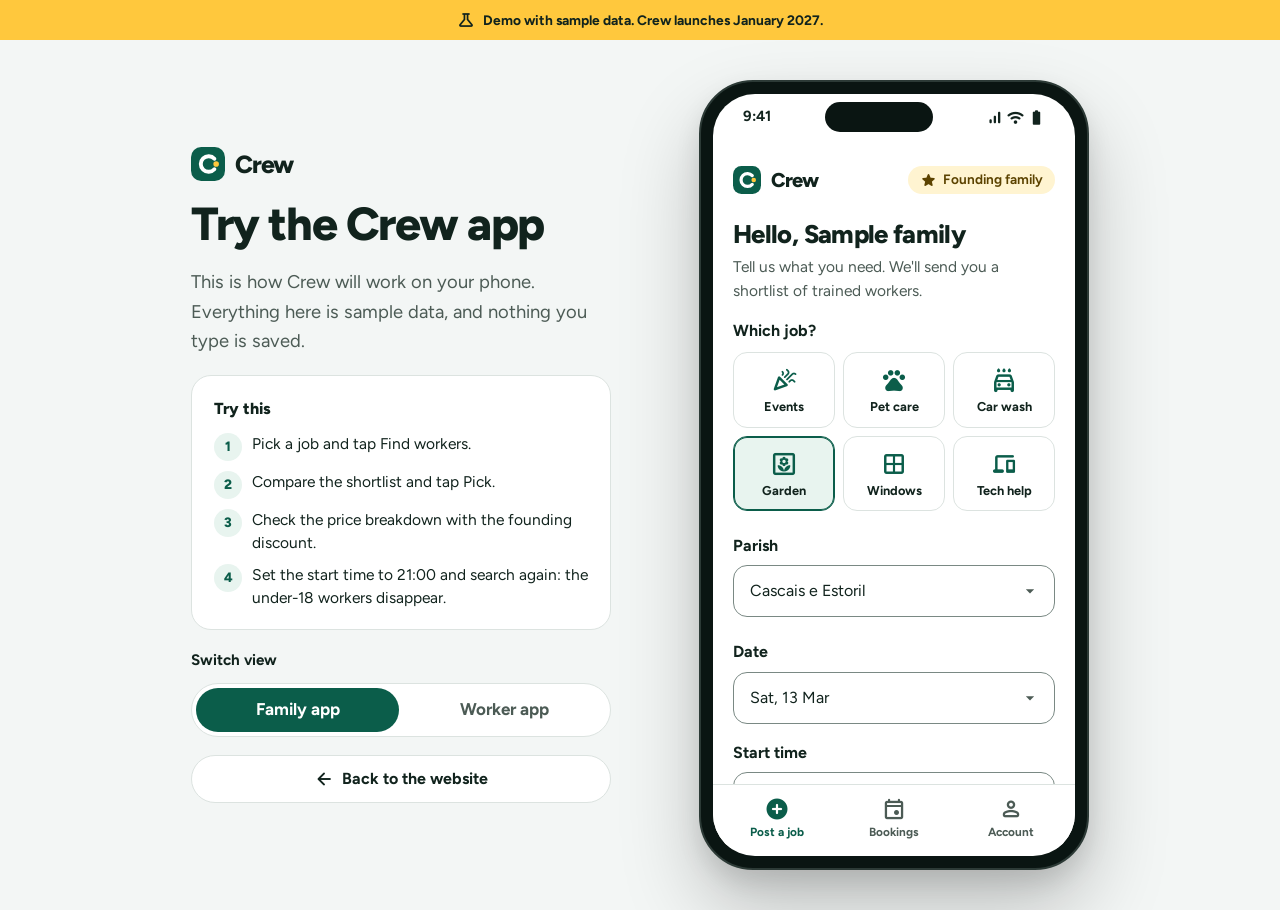
==== family.html @ e102be5e "Safety becomes a four-step journey; Skills gets a photo and a sample skills record Safety: 'From sig" ====
<!DOCTYPE html>
<html lang="en">
<head>
  <meta charset="UTF-8">
  <meta name="viewport" content="width=device-width, initial-scale=1, viewport-fit=cover">
  <title>App demo: family</title>
  <meta name="robots" content="noindex">
  <meta name="theme-color" content="#FFC83D">
  <link rel="preconnect" href="https://fonts.googleapis.com">
  <link rel="preconnect" href="https://fonts.gstatic.com" crossorigin>
  <link rel="stylesheet" href="https://fonts.googleapis.com/css2?family=Figtree:wght@400..800&display=swap">
  <link rel="stylesheet" href="https://fonts.googleapis.com/css2?family=Material+Symbols+Rounded:opsz,wght,FILL,GRAD@20..48,500..600,0..1,0&display=block">
  <link rel="stylesheet" href="styles.css?v=13">
</head>
<body class="app-page" data-title="meta.titleFamily" data-app="family">

  <a class="skip-link" href="#main" data-t="common.skip"></a>

  <div class="demo-banner" role="note">
    <span class="icon" aria-hidden="true">science</span>
    <span data-t="common.demoBanner"></span>
  </div>

  <div class="app-stage">
    <div class="stage-copy leave-demo">
      <a class="logo" href="index.html">
        <svg viewBox="0 0 40 40" aria-hidden="true"><rect width="40" height="40" rx="12" fill="#0B5D4A"/><path d="M27.5 13.8a9.2 9.2 0 1 0 0 12.4" fill="none" stroke="#fff" stroke-width="4.6" stroke-linecap="round"/><circle cx="29.6" cy="20" r="3.3" fill="#FFC83D"/></svg>
        <span class="logo-text" data-brand></span>
      </a>
      <h1 class="h2" data-t="demo.stageTitle"></h1>
      <p class="lead" data-t="demo.stageText"></p>
      <div class="try">
        <h2 class="try-title" data-t="demo.tryTitle"></h2>
        <ol class="try-list" data-list="demo.tryFamily">
          <template><li><span class="try-num" data-f="index" aria-hidden="true"></span><span data-f-self></span></li></template>
        </ol>
      </div>
      <div class="stage-switch">
        <p data-t="demo.switchLabel"></p>
        <nav data-t-aria-label="demo.switchLabel">
          <a href="family.html?v=13" aria-current="page" data-t="demo.familyView"></a>
          <a href="worker.html?v=13" data-t="demo.workerView"></a>
        </nav>
      </div>
      <a class="btn btn-outline" href="index.html">
        <span class="icon" aria-hidden="true">arrow_back</span>
        <span data-t="common.backToSite"></span>
      </a>
    </div>

    <div class="phone">
      <div class="phone-screen">
        <div class="status-bar" aria-hidden="true">
          <span data-t="demo.statusTime"></span>
          <span class="notch"></span>
          <span class="sys"><span class="icon">signal_cellular_alt</span><span class="icon">wifi</span><span class="icon">battery_full</span></span>
        </div>

        <main id="main" class="app-body" tabindex="-1" data-app-body>

          <!-- Post a job -->
          <section class="screen" data-screen="post" data-tab="post">
            <div class="app-top">
              <a class="logo" href="index.html" data-keep-embed>
                <svg viewBox="0 0 40 40" aria-hidden="true"><rect width="40" height="40" rx="12" fill="#0B5D4A"/><path d="M27.5 13.8a9.2 9.2 0 1 0 0 12.4" fill="none" stroke="#fff" stroke-width="4.6" stroke-linecap="round"/><circle cx="29.6" cy="20" r="3.3" fill="#FFC83D"/></svg>
                <span class="logo-text" data-brand></span>
              </a>
              <span class="pill pill-sun"><span class="icon icon-fill" aria-hidden="true">star</span><span data-t="demo.family.founding"></span></span>
            </div>
            <div class="screen-head">
              <h2 class="app-title" tabindex="-1" data-focus data-hello></h2>
              <p class="app-sub" data-t="demo.family.postIntro"></p>
            </div>

            <form id="post-job" class="form-fields" novalidate>
              <fieldset class="field" data-rule="one">
                <legend data-t="demo.family.job"></legend>
                <div class="job-tiles" data-job-tiles></div>
                <p class="field-error"></p>
              </fieldset>
              <div class="field" data-rule="required">
                <label class="label" for="p-parish" data-t="demo.family.parish"></label>
                <select class="select" id="p-parish" name="parish" data-options="forms.parishes" data-placeholder="forms.parishPlaceholder"></select>
                <p class="field-error"></p>
              </div>
              <div class="field-row">
                <div class="field" data-rule="required">
                  <label class="label" for="p-date" data-t="demo.family.date"></label>
                  <select class="select" id="p-date" name="date"></select>
                  <p class="field-error"></p>
                </div>
                <div class="field" data-rule="required">
                  <label class="label" for="p-time" data-t="demo.family.time"></label>
                  <select class="select" id="p-time" name="time"></select>
                  <p class="field-error"></p>
                </div>
              </div>
              <div class="field">
                <span class="label" id="p-hours-label" data-t="demo.family.hours"></span>
                <div class="stepper" role="group" aria-labelledby="p-hours-label">
                  <button type="button" data-step="-1" aria-label="−"><span class="icon" aria-hidden="true">remove</span></button>
                  <output id="p-hours-out" aria-live="polite"></output>
                  <button type="button" data-step="1" aria-label="+"><span class="icon" aria-hidden="true">add</span></button>
                </div>
                <input type="hidden" name="hours" id="p-hours" value="2">
              </div>
              <div class="field">
                <label class="label" for="p-notes" data-t="demo.family.notes"></label>
                <textarea class="textarea" id="p-notes" name="notes" rows="2"></textarea>
              </div>
              <button class="btn btn-primary btn-lg btn-block" type="submit">
                <span class="icon" aria-hidden="true">search</span>
                <span data-t="demo.family.submit"></span>
              </button>
            </form>
          </section>

          <!-- Shortlist -->
          <section class="screen" data-screen="shortlist" data-tab="post" hidden>
            <div class="app-top">
              <button class="icon-btn" type="button" data-go="post" data-back data-t-aria-label="demo.back"><span class="icon" aria-hidden="true">arrow_back</span></button>
            </div>
            <div class="screen-head">
              <h2 class="app-title" tabindex="-1" data-focus data-t="demo.family.shortlistTitle"></h2>
              <p class="app-sub" data-shortlist-intro></p>
            </div>
            <p class="notice notice-info" data-late-note hidden>
              <span class="icon" aria-hidden="true">bedtime</span>
              <span data-t="demo.family.lateNote"></span>
            </p>
            <div class="stack" data-shortlist></div>
          </section>

          <!-- Confirmation -->
          <section class="screen" data-screen="confirm" data-tab="post" hidden>
            <div class="app-top">
              <button class="icon-btn" type="button" data-go="shortlist" data-back data-t-aria-label="demo.back"><span class="icon" aria-hidden="true">arrow_back</span></button>
            </div>
            <div class="screen-head">
              <span class="success-mark"><span class="icon icon-fill" aria-hidden="true">check_circle</span></span>
              <h2 class="app-title" tabindex="-1" data-focus data-t="demo.family.confirmTitle"></h2>
              <p class="app-sub" data-confirm-intro></p>
            </div>
            <div class="app-card mist">
              <dl class="summary-list">
                <dt data-t="demo.family.summaryJob"></dt><dd data-sum-job></dd>
                <dt data-t="demo.family.summaryWhen"></dt><dd data-sum-when></dd>
                <dt data-t="demo.family.summaryWhere"></dt><dd data-sum-where></dd>
              </dl>
            </div>
            <div class="app-card app-receipt">
              <p class="receipt-row"><span data-rate-line></span><span class="num" data-rate-value></span></p>
              <p class="receipt-row is-struck"><span data-t="demo.family.feeLine"></span><del class="num" data-fee-value></del></p>
              <p class="receipt-row"><span data-t="demo.family.foundingLine"></span><span class="num" data-founding-value></span></p>
              <p class="receipt-row is-total"><span data-t="demo.family.total"></span><span class="num" data-total-value></span></p>
            </div>
            <p class="note-row"><span class="icon" aria-hidden="true">verified_user</span><span data-t="demo.family.insured"></span></p>
            <p class="note-row"><span class="icon" aria-hidden="true">payments</span><span data-worker-keeps></span></p>
            <p class="note-row"><span class="icon" aria-hidden="true">star</span><span data-t="demo.family.foundingNote"></span></p>
            <button class="btn btn-primary btn-lg btn-block" type="button" data-go="bookings" data-t="demo.family.done"></button>
            <button class="btn btn-outline btn-block" type="button" data-go="shortlist" data-back data-t="demo.family.changeWorker"></button>
          </section>

          <!-- Bookings -->
          <section class="screen" data-screen="bookings" data-tab="bookings" hidden>
            <div class="app-top"><h2 class="app-title" tabindex="-1" data-focus data-t="demo.family.bookingsTitle"></h2></div>
            <div data-bookings></div>
          </section>

          <!-- Account -->
          <section class="screen" data-screen="account" data-tab="account" hidden>
            <div class="app-top"><h2 class="app-title" tabindex="-1" data-focus data-t="demo.family.accountTitle"></h2></div>
            <div class="app-card">
              <div class="worker-top">
                <span class="avatar" aria-hidden="true" data-family-avatar><span class="icon">home</span></span>
                <div><p class="worker-name" data-family-name></p><p class="app-sub" data-family-parish></p></div>
              </div>
            </div>
            <div class="app-card mist">
              <h3><span class="pill pill-sun"><span class="icon icon-fill" aria-hidden="true">star</span><span data-t="demo.family.founding"></span></span></h3>
              <p class="app-sub" data-t="demo.family.foundingText"></p>
            </div>
            <a class="btn btn-outline btn-block" href="worker.html?v=13" data-keep-embed>
              <span class="icon" aria-hidden="true">swap_horiz</span><span data-t="demo.family.switchToWorker"></span>
            </a>
            <a class="btn btn-ghost btn-block" href="login.html?v=13" data-keep-embed>
              <span class="icon" aria-hidden="true">logout</span><span data-t="demo.logout"></span>
            </a>
          </section>
        </main>

        <nav class="tabbar" data-tabbar data-t-aria-label="demo.tabsLabel">
          <button type="button" data-go="post" data-tab-btn="post"><span class="icon" aria-hidden="true">add_circle</span><span data-t="demo.family.tabHome"></span></button>
          <button type="button" data-go="bookings" data-tab-btn="bookings"><span class="icon" aria-hidden="true">event</span><span data-t="demo.family.tabBookings"></span></button>
          <button type="button" data-go="account" data-tab-btn="account"><span class="icon" aria-hidden="true">person</span><span data-t="demo.family.tabAccount"></span></button>
        </nav>
      </div>
    </div>
  </div>

  <script src="config.js?v=13"></script>
  <script src="demo-data.js?v=13"></script>
  <script src="script.js?v=13"></script>
</body>
</html>
---- styles.css ----
/* =====================================================================
   Crew design system
   Clean, trust-first services look. One deep green for brand and
   actions, sunflower only for badges and levels, Figtree throughout.
   All text/background pairs checked for WCAG AA.
   ===================================================================== */
:root {
  --green-950: #062B22;
  --green-900: #08392D;
  --green-700: #0B5D4A;
  --green-600: #0E7258;
  --green-100: #D5EDE3;
  --green-50: #E8F4EF;
  --sun: #FFC83D;
  --sun-50: #FFF4D1;
  --sun-ink: #5C4300;
  --ink: #11231D;
  --muted: #4C5B55;
  --placeholder: #5E6D68;
  --line: #DCE3E0;
  --field-line: #7A8984;
  --mist: #F3F6F5;
  --white: #FFFFFF;
  --on-dark-muted: #B9E3D2;
  --error: #B42318;
  --error-50: #FDECEA;

  --font: "Figtree", system-ui, -apple-system, "Segoe UI", sans-serif;

  --r-sm: 10px;
  --r-md: 14px;
  --r-lg: 20px;
  --r-xl: 28px;
  --r-pill: 999px;

  --shadow-sm: 0 1px 2px rgba(0, 0, 0, 0.06), 0 2px 8px rgba(0, 0, 0, 0.06);
  --shadow-md: 0 4px 10px rgba(0, 0, 0, 0.06), 0 14px 32px rgba(0, 0, 0, 0.10);
  --shadow-lg: 0 10px 24px rgba(0, 0, 0, 0.10), 0 30px 60px rgba(0, 0, 0, 0.16);

  --gutter: 20px;
  --section: 72px;
  --ease-out: cubic-bezier(0.16, 1, 0.3, 1);
  --pop: cubic-bezier(0.34, 1.56, 0.64, 1);
}
@media (min-width: 768px) { :root { --gutter: 32px; --section: 104px; } }

/* ---------- Base ---------- */
*, *::before, *::after { box-sizing: border-box; }
html { -webkit-text-size-adjust: 100%; scroll-behavior: smooth; scroll-padding-top: 84px; scrollbar-color: #A9B8B2 transparent; }
@media (prefers-reduced-motion: reduce) {
  html { scroll-behavior: auto; }
  *, *::before, *::after { animation-duration: 1ms !important; transition-duration: 1ms !important; }
}
body {
  margin: 0; background: var(--white); color: var(--ink);
  font-family: var(--font); font-size: 17px; line-height: 1.6;
  -webkit-font-smoothing: antialiased; text-rendering: optimizeLegibility;
  overflow-x: hidden; caret-color: var(--green-700);
}
h1, h2, h3, h4, p, ul, ol, dl, dd, figure { margin: 0; }
ul, ol { padding: 0; list-style: none; }
img, svg, iframe { display: block; max-width: 100%; }
a { color: var(--green-700); text-underline-offset: 3px; text-decoration-thickness: 1.5px; }
button, input, select, textarea { font: inherit; color: inherit; }
[hidden] { display: none !important; }
::selection { background: var(--green-100); color: var(--green-950); }
:focus-visible { outline: 3px solid var(--green-600); outline-offset: 3px; border-radius: 6px; }
.on-dark :focus-visible { outline-color: var(--sun); }

.sr-only {
  position: absolute; width: 1px; height: 1px; padding: 0; margin: -1px;
  overflow: hidden; clip: rect(0 0 0 0); white-space: nowrap; border: 0;
}
.skip-link {
  position: absolute; left: 16px; top: -100px; z-index: 300;
  background: var(--green-900); color: var(--white); padding: 12px 18px;
  border-radius: var(--r-md); font-weight: 700; text-decoration: none;
}
.skip-link:focus { top: 12px; }

.icon {
  font-family: "Material Symbols Rounded"; font-weight: normal; font-style: normal;
  font-size: 22px; line-height: 1; display: inline-block; width: 1em; height: 1em;
  overflow: hidden; white-space: nowrap; direction: ltr; letter-spacing: normal;
  text-transform: none; word-wrap: normal; flex-shrink: 0;
  font-feature-settings: "liga"; -webkit-font-feature-settings: "liga";
  font-variation-settings: "FILL" 0, "wght" 500, "GRAD" 0, "opsz" 24;
}
.icon-fill { font-variation-settings: "FILL" 1, "wght" 500, "GRAD" 0, "opsz" 24; }
.num { font-variant-numeric: tabular-nums; }

/* ---------- Type ---------- */
.display {
  font-size: clamp(2.35rem, 1.5rem + 3.4vw, 3.9rem); line-height: 1.04;
  font-weight: 800; letter-spacing: -0.035em; text-wrap: balance;
}
.h2 {
  font-size: clamp(1.9rem, 1.4rem + 1.9vw, 2.9rem); line-height: 1.1;
  font-weight: 800; letter-spacing: -0.03em; text-wrap: balance;
}
.h3 { font-size: 1.4rem; line-height: 1.25; font-weight: 750; letter-spacing: -0.015em; }
.lead { font-size: 1.15rem; line-height: 1.6; color: var(--muted); text-wrap: pretty; }
.muted { color: var(--muted); }
.small { font-size: 0.93rem; line-height: 1.5; }

/* ---------- Layout ---------- */
.container { width: 100%; max-width: 1200px; margin: 0 auto; padding: 0 var(--gutter); }
.section { padding: var(--section) 0; }
.section-mist { background: var(--mist); }
.section-head { max-width: 46rem; margin-bottom: 40px; display: grid; gap: 14px; }
.section-head.flush { margin-bottom: 0; }
.section-head.center { margin-left: auto; margin-right: auto; text-align: center; }

/* ---------- Buttons and controls ---------- */
.btn {
  display: inline-flex; align-items: center; justify-content: center; gap: 8px;
  min-height: 48px; padding: 12px 24px; border-radius: var(--r-pill);
  border: 1.5px solid transparent; font-weight: 700; font-size: 1rem; line-height: 1.2;
  text-decoration: none; text-align: center; cursor: pointer; touch-action: manipulation;
  transition: background-color 180ms var(--ease-out), border-color 180ms var(--ease-out),
              color 180ms var(--ease-out), transform 180ms var(--ease-out);
}
.btn:active { transform: translateY(1px) scale(0.99); }
.btn .icon { font-size: 20px; }
.btn-primary { background: var(--green-700); color: var(--white); box-shadow: 0 2px 6px rgba(0, 0, 0, 0.14); }
.btn-primary:hover { background: var(--green-600); }
.btn-dark { background: var(--green-900); color: var(--white); }
.btn-dark:hover { background: var(--green-950); }
.btn-outline { background: var(--white); color: var(--ink); border-color: var(--line); }
.btn-outline:hover { border-color: var(--field-line); background: var(--mist); }
.btn-sun { background: var(--sun); color: var(--ink); }
.btn-sun:hover { background: #FFD666; }
.btn-ghost { background: transparent; color: var(--green-700); padding-left: 12px; padding-right: 12px; }
.btn-ghost:hover { background: var(--green-50); }
.btn-block { width: 100%; }
.btn-lg { min-height: 56px; font-size: 1.05rem; padding: 14px 28px; }
.btn[disabled] { opacity: 0.45; cursor: not-allowed; transform: none; }

.pill {
  display: inline-flex; align-items: center; gap: 6px; padding: 5px 12px;
  border-radius: var(--r-pill); font-size: 0.85rem; font-weight: 650; line-height: 1.3;
}
.pill .icon { font-size: 17px; }
.pill-green { background: var(--green-50); color: var(--green-700); }
.pill-sun { background: var(--sun-50); color: var(--sun-ink); }
.pill-mist { background: var(--mist); color: var(--muted); }

/* Segmented control */
.segmented {
  display: grid; grid-auto-columns: 1fr; grid-auto-flow: column; gap: 4px;
  padding: 4px; background: var(--mist); border-radius: var(--r-pill);
}
.segmented button {
  min-height: 44px; border: 0; background: transparent; border-radius: var(--r-pill);
  font-weight: 700; font-size: 0.97rem; color: var(--muted); cursor: pointer; width: 100%;
  display: flex; justify-content: center; align-items: center; gap: 6px; padding: 8px 14px;
  transition: background-color 200ms var(--ease-out), color 200ms var(--ease-out), box-shadow 200ms var(--ease-out);
}
.segmented button[aria-selected="true"] { background: var(--white); color: var(--green-700); box-shadow: var(--shadow-sm); }
.segmented label { position: relative; display: flex; }
.segmented input { position: absolute; opacity: 0; width: 1px; height: 1px; pointer-events: none; }
.segmented label span {
  flex: 1; display: flex; align-items: center; justify-content: center; min-height: 44px;
  border-radius: var(--r-pill); font-weight: 700; color: var(--muted); cursor: pointer; padding: 8px 14px;
  transition: background-color 200ms var(--ease-out), color 200ms var(--ease-out), box-shadow 200ms var(--ease-out);
}
.segmented input:checked + span { background: var(--white); color: var(--green-700); box-shadow: var(--shadow-sm); }
.segmented input:focus-visible + span { outline: 3px solid var(--green-600); outline-offset: 2px; }

/* ---------- Logo ---------- */
.logo { display: inline-flex; align-items: center; gap: 10px; color: var(--ink); text-decoration: none; border-radius: 10px; }
.logo svg { width: 34px; height: 34px; flex-shrink: 0; }
.logo-text { font-size: 1.55rem; font-weight: 800; letter-spacing: -0.04em; line-height: 1; }
.on-dark .logo { color: var(--white); }

/* ---------- Site header ---------- */
.site-header {
  position: sticky; top: 0; z-index: 50; background: rgba(255, 255, 255, 0.95);
  border-bottom: 1px solid transparent; transition: border-color 200ms, box-shadow 200ms;
}
.site-header.is-scrolled { border-bottom-color: var(--line); box-shadow: 0 6px 20px rgba(0, 0, 0, 0.06); }
.header-inner { display: flex; align-items: center; justify-content: space-between; gap: 16px; min-height: 72px; }
.site-nav { display: none; }
.site-nav ul { display: flex; gap: 4px; }
.site-nav a {
  display: inline-flex; padding: 10px 14px; border-radius: var(--r-pill);
  color: var(--ink); text-decoration: none; font-weight: 600; font-size: 0.97rem;
  transition: background-color 160ms;
}
.site-nav a:hover { background: var(--mist); }
.header-actions { display: flex; align-items: center; gap: 6px; }
.header-demo { display: none; }
@media (min-width: 640px) { .header-demo { display: inline-flex; } }
@media (min-width: 1080px) { .site-nav { display: block; } }

/* ---------- Hero ---------- */
.hero { padding: 24px 0 0; }
.hero-grid { display: grid; grid-template-columns: minmax(0, 1fr); gap: 40px; align-items: center; }
.hero-copy { display: grid; gap: 22px; align-content: start; }
.hero-copy .lead { max-width: 34rem; }

.starter {
  background: var(--white); border: 1px solid var(--line); border-radius: var(--r-lg);
  box-shadow: var(--shadow-md); padding: 8px 8px 22px; display: grid; gap: 16px; max-width: 540px;
}
.starter-body { display: grid; gap: 14px; padding: 4px 14px 0; }
.starter-line { font-weight: 650; font-size: 1.05rem; line-height: 1.45; }
.starter-fields { display: grid; grid-template-columns: minmax(0, 1fr); gap: 12px; }
.starter-meta { padding: 0 14px; display: flex; align-items: center; gap: 8px; color: var(--muted); font-size: 0.93rem; }
.starter-meta .icon { color: var(--green-700); font-size: 20px; }

.hero-media { position: relative; padding-bottom: 34px; }
.hero-photo {
  width: 100%; height: auto; aspect-ratio: 4 / 3.3; object-fit: cover; object-position: 50% 62%;
  border-radius: var(--r-xl); background: var(--green-50);
}
.float-card {
  position: absolute; display: flex; align-items: center; gap: 12px;
  background: var(--white); border-radius: var(--r-md); box-shadow: var(--shadow-lg);
  padding: 12px 16px 12px 12px; max-width: 280px; animation: float-in 700ms var(--ease-out) both;
}
.float-card strong { display: block; font-size: 0.95rem; line-height: 1.3; }
.float-card .small { color: var(--muted); display: block; font-size: 0.85rem; line-height: 1.35; }
.float-card.one { left: 12px; top: 14px; animation-delay: 250ms; }
.float-card.two { right: 12px; bottom: 44px; animation-delay: 480ms; }
.avatar-stack { display: flex; flex-shrink: 0; }
.avatar-stack span {
  width: 34px; height: 34px; border-radius: 50%; border: 2px solid var(--white);
  display: grid; place-items: center; font-weight: 800; font-size: 0.85rem;
  background: var(--green-50); color: var(--green-700); margin-left: -9px;
}
.avatar-stack span:first-child { margin-left: 0; }
.avatar-stack img { width: 100%; height: 100%; border-radius: 50%; object-fit: cover; display: block; }
.avatar { overflow: hidden; }
.avatar img { width: 100%; height: 100%; object-fit: cover; display: block; }
.medal-sm { width: 42px; height: 42px; padding: 9px; border-radius: 50%; display: grid; place-items: center; background: var(--sun); color: var(--ink); flex-shrink: 0; }
.preview-label { position: absolute; left: 0; right: 0; bottom: 0; text-align: center; font-size: 0.82rem; color: var(--muted); }
@keyframes float-in { from { transform: translateY(16px); } to { transform: none; } }

.trust {
  margin-top: 40px; border-top: 1px solid var(--line); border-bottom: 1px solid var(--line);
  display: grid; grid-template-columns: repeat(2, minmax(0, 1fr)); column-gap: 16px;
}
.trust li { display: flex; align-items: center; gap: 10px; padding: 18px 0; font-weight: 650; font-size: 0.95rem; line-height: 1.35; }
.trust .icon { color: var(--green-700); font-size: 26px; }

@media (min-width: 900px) {
  .hero { padding-top: 48px; }
  .hero-grid { grid-template-columns: minmax(0, 1.02fr) minmax(0, 1fr); gap: 56px; }
  .starter-fields.two { grid-template-columns: 1fr 1fr; }
  .hero-photo { aspect-ratio: 1 / 1.06; max-height: min(600px, calc(100vh - 160px)); }
  .float-card.one { left: -32px; top: 48px; }
  .float-card.two { right: -20px; bottom: 96px; }
  .trust { grid-template-columns: repeat(4, minmax(0, 1fr)); margin-top: 56px; column-gap: 24px; }
  .trust li { padding: 24px 0; }
}

/* ---------- How it works ---------- */
.how-grid { display: grid; grid-template-columns: minmax(0, 1fr); gap: 48px; align-items: start; }
.how-steps { display: grid; gap: 24px; }
.how-steps .segmented { max-width: 380px; }
.how-cta { margin-top: 20px; display: flex; flex-wrap: wrap; gap: 12px; align-items: center; }

.demo-panel {
  background: var(--green-900); color: var(--white); border-radius: var(--r-xl);
  padding: 28px 24px; display: grid; gap: 22px; justify-items: center; position: relative; overflow: hidden;
}
.demo-panel::before {
  content: ""; position: absolute; width: 520px; height: 520px; border-radius: 50%;
  background: var(--green-700); opacity: 0.5; top: -280px; right: -240px;
}
.demo-panel > * { position: relative; }
.demo-panel-head { text-align: center; display: grid; gap: 4px; }
.demo-panel-head p { color: var(--on-dark-muted); font-size: 0.97rem; }
.device {
  width: 344px; max-width: 100%; height: 660px; padding: 10px; border-radius: 48px;
  background: #0A1512; border: 1.5px solid #2C3A36; box-shadow: 0 30px 60px rgba(0, 0, 0, 0.35);
}
.device iframe { width: 100%; height: 100%; border: 0; border-radius: 39px; background: var(--white); }
.device-fallback { display: none; }
@media (max-width: 899px) { .device { display: none; } .device-fallback { display: inline-flex; } }
@media (min-width: 900px) {
  .how-grid { grid-template-columns: minmax(0, 1fr) minmax(0, 460px); gap: 64px; }
  .demo-panel { padding: 32px 40px 40px; }
}

/* ---------- Jobs ---------- */
.job-grid { display: grid; grid-template-columns: minmax(0, 1fr); gap: 20px; }
.job-card { background: var(--white); border-radius: var(--r-lg); overflow: hidden; border: 1px solid var(--line); display: flex; flex-direction: column; }
.job-card img { width: 100%; height: auto; aspect-ratio: 3 / 2; object-fit: cover; background: var(--green-50); }
.job-card-body { padding: 18px 20px 22px; display: grid; gap: 6px; }
.job-card h3 { display: flex; align-items: center; gap: 8px; font-size: 1.12rem; font-weight: 750; line-height: 1.3; }
.job-card h3 .icon { color: var(--green-700); }
.job-card p { color: var(--muted); font-size: 0.98rem; }
.job-note { display: flex; align-items: center; gap: 10px; margin-top: 28px; color: var(--muted); }
.job-note .icon { color: var(--green-700); }
@media (min-width: 600px) { .job-grid { grid-template-columns: repeat(2, minmax(0, 1fr)); } }
@media (min-width: 1000px) { .job-grid { grid-template-columns: repeat(3, minmax(0, 1fr)); gap: 24px; } }

/* ---------- Safety (dark band) ---------- */
.safety { background: var(--green-900); color: var(--white); }
.safety-grid { display: grid; grid-template-columns: minmax(0, 1fr); gap: 36px; }
.safety .lead { color: var(--on-dark-muted); }
.safety-head { display: grid; gap: 16px; align-content: start; }
.safety-list { display: grid; grid-template-columns: minmax(0, 1fr); }
.safety-list li { display: grid; grid-template-columns: 48px minmax(0, 1fr); gap: 16px; padding: 20px 0; border-top: 1px solid rgba(185, 227, 210, 0.22); }
.safety-list .ico { width: 48px; height: 48px; border-radius: 14px; display: grid; place-items: center; background: rgba(255, 255, 255, 0.08); color: var(--sun); }
.safety-list h3 { font-size: 1.08rem; font-weight: 750; line-height: 1.35; }
.safety-list p { color: var(--on-dark-muted); font-size: 0.98rem; margin-top: 2px; }
@media (min-width: 900px) {
  .safety-grid { grid-template-columns: minmax(0, 0.8fr) minmax(0, 1.2fr); gap: 72px; }
  .safety-list { grid-template-columns: 1fr 1fr; column-gap: 40px; }
}

/* ---------- Skills ---------- */
.skills-grid { display: grid; grid-template-columns: minmax(0, 1fr); gap: 44px; align-items: center; }
.skills-copy { display: grid; gap: 16px; }
.survey-quote { margin-top: 12px; padding: 24px; border-radius: var(--r-lg); background: var(--sun-50); display: grid; gap: 8px; }
.survey-quote .lead-in { font-weight: 700; color: var(--sun-ink); }
.survey-quote p.q { font-size: 1.18rem; line-height: 1.5; font-weight: 600; }
.survey-quote strong { font-size: 1.45rem; font-weight: 800; letter-spacing: -0.02em; }
.record-card { background: var(--white); border: 1px solid var(--line); border-radius: var(--r-xl); box-shadow: var(--shadow-md); padding: 26px; display: grid; gap: 26px; }
.record-card h3 { font-size: 0.95rem; font-weight: 700; color: var(--muted); margin-bottom: 14px; }
.badge-row { display: grid; grid-template-columns: repeat(3, minmax(0, 1fr)); gap: 18px 10px; }
.badge-row li { display: grid; justify-items: center; gap: 8px; text-align: center; font-size: 0.86rem; font-weight: 650; line-height: 1.3; }
.medal { width: 58px; height: 58px; border-radius: 50%; display: grid; place-items: center; background: var(--sun); color: var(--ink); box-shadow: 0 0 0 5px var(--sun-50); }
.medal .icon { font-size: 28px; }
.level-track { display: grid; gap: 10px; }
.level-track li { display: grid; grid-template-columns: 40px minmax(0, 1fr); gap: 14px; align-items: start; padding: 14px; border-radius: var(--r-md); background: var(--mist); }
.level-track .lvl { width: 40px; height: 40px; border-radius: var(--r-sm); display: grid; place-items: center; background: var(--green-700); color: var(--white); font-weight: 800; }
.level-track h4 { font-size: 1.05rem; font-weight: 800; line-height: 1.3; }
.level-track p { font-size: 0.95rem; color: var(--muted); line-height: 1.45; }
.level-track p b { color: var(--ink); font-weight: 700; }
@media (min-width: 640px) { .badge-row { grid-template-columns: repeat(6, minmax(0, 1fr)); } }
@media (min-width: 1000px) { .skills-grid { grid-template-columns: minmax(0, 0.9fr) minmax(0, 1.1fr); gap: 72px; } }

/* ---------- Pricing ---------- */
.pricing-grid { display: grid; grid-template-columns: minmax(0, 1fr); gap: 24px; align-items: start; }
.offer { background: var(--white); border-radius: var(--r-xl); border: 1px solid var(--line); box-shadow: var(--shadow-md); overflow: hidden; }
.offer-top { background: var(--sun); padding: 22px 26px; display: grid; gap: 6px; }
.offer-top h3 { display: flex; align-items: center; gap: 8px; font-size: 1.2rem; font-weight: 800; }
.offer-top p { font-weight: 600; }
.receipt { padding: 18px 26px 26px; display: grid; }
.receipt h4 { font-size: 1rem; font-weight: 750; margin: 4px 0 6px; }
.receipt-row { display: flex; justify-content: space-between; align-items: baseline; gap: 16px; padding: 11px 0; border-bottom: 1px solid var(--line); font-size: 0.98rem; }
.receipt-row .num { font-weight: 650; white-space: nowrap; }
.receipt-row.is-struck { color: var(--muted); }
.receipt-row.is-struck .num { text-decoration: line-through; font-weight: 500; }
.receipt-row.is-total { border-bottom: 0; padding-top: 16px; font-weight: 800; font-size: 1.1rem; }
.receipt-row.is-total .num { font-size: 1.6rem; font-weight: 800; color: var(--green-700); letter-spacing: -0.02em; }
.receipt-foot { display: flex; align-items: center; gap: 8px; color: var(--green-700); font-weight: 700; font-size: 0.97rem; margin-top: 4px; }
.price-points { display: grid; gap: 14px; }
.price-point { display: grid; grid-template-columns: 52px minmax(0, 1fr); gap: 16px; align-items: start; background: var(--white); border: 1px solid var(--line); border-radius: var(--r-lg); padding: 22px; }
.price-point .ico { width: 52px; height: 52px; border-radius: var(--r-md); display: grid; place-items: center; background: var(--green-50); color: var(--green-700); }
.price-point h3 { font-size: 1.1rem; font-weight: 750; line-height: 1.35; }
.price-point p { color: var(--muted); font-size: 0.98rem; margin-top: 2px; }
@media (min-width: 900px) { .pricing-grid { grid-template-columns: minmax(0, 1fr) minmax(0, 1fr); gap: 28px; } }

/* ---------- Sign-up ---------- */
.signup-wrap { max-width: 780px; margin: 0 auto; display: grid; gap: 24px; }
.signup-wrap > .segmented { max-width: 560px; width: 100%; justify-self: center; background: var(--white); border: 1px solid var(--line); }
.form-card { background: var(--white); border: 1px solid var(--line); border-radius: var(--r-xl); box-shadow: var(--shadow-md); padding: 28px 20px; display: grid; gap: 24px; }
@media (min-width: 768px) { .form-card { padding: 40px 44px; } }
.form-card-head { display: grid; gap: 6px; padding-bottom: 20px; border-bottom: 1px solid var(--line); }
.form-card-head p { color: var(--muted); }
.form-fields { display: grid; gap: 24px; }
.field { display: grid; gap: 8px; min-width: 0; }
fieldset.field { border: 0; margin: 0; padding: 0; }
.label, fieldset.field > legend { font-weight: 700; font-size: 1rem; line-height: 1.4; color: var(--ink); padding: 0; }
fieldset.field > legend { margin-bottom: 10px; }
.hint { font-size: 0.93rem; color: var(--muted); line-height: 1.45; }
fieldset.field > .hint { margin-top: -6px; margin-bottom: 4px; }
.field-row { display: grid; grid-template-columns: minmax(0, 1fr); gap: 24px; }
@media (min-width: 640px) { .field-row { grid-template-columns: 1fr 1fr; gap: 16px; } }

.input, .select, .textarea {
  width: 100%; min-height: 52px; padding: 13px 16px; background: var(--white); color: var(--ink);
  border: 1.5px solid var(--field-line); border-radius: var(--r-md); font-size: 1rem; line-height: 1.4;
  transition: border-color 160ms, box-shadow 160ms;
}
.textarea { min-height: 96px; resize: vertical; }
.select {
  appearance: none; -webkit-appearance: none; padding-right: 46px; cursor: pointer;
  background-image: url("data:image/svg+xml,%3Csvg xmlns='http://www.w3.org/2000/svg' width='20' height='20' viewBox='0 0 24 24'%3E%3Cpath fill='%234C5B55' d='M7 10l5 5 5-5z'/%3E%3C/svg%3E");
  background-repeat: no-repeat; background-position: right 14px center;
}
.input::placeholder, .textarea::placeholder { color: var(--placeholder); }
.input:hover, .select:hover, .textarea:hover { border-color: var(--muted); }
.input:focus, .select:focus, .textarea:focus { outline: none; border-color: var(--green-700); box-shadow: 0 0 0 4px rgba(14, 114, 88, 0.18); }
.input[aria-invalid="true"], .select[aria-invalid="true"] { border-color: var(--error); }
.input:disabled { background: var(--mist); }

.choices { display: flex; flex-wrap: wrap; gap: 8px; }
.choice { position: relative; display: inline-flex; }
.choice input { position: absolute; opacity: 0; width: 1px; height: 1px; margin: 0; pointer-events: none; }
.choice span {
  display: inline-flex; align-items: center; gap: 8px; min-height: 46px; padding: 10px 18px;
  border: 1.5px solid var(--field-line); border-radius: var(--r-pill); background: var(--white);
  font-size: 0.97rem; font-weight: 600; cursor: pointer; user-select: none;
  transition: background-color 160ms, border-color 160ms, color 160ms;
}
.choice span:hover { border-color: var(--green-700); background: var(--green-50); }
.choice input:checked + span { background: var(--green-700); border-color: var(--green-700); color: var(--white); }
.choice input:checked + span::before {
  content: ""; width: 16px; height: 16px; flex-shrink: 0;
  background: url("data:image/svg+xml,%3Csvg xmlns='http://www.w3.org/2000/svg' viewBox='0 0 24 24'%3E%3Cpath fill='%23fff' d='M9 16.2 4.8 12l-1.4 1.4L9 19 21 7l-1.4-1.4z'/%3E%3C/svg%3E") center / contain no-repeat;
}
.choice input:focus-visible + span { outline: 3px solid var(--green-600); outline-offset: 2px; }
fieldset.field[aria-invalid="true"] .choice span { border-color: var(--error); }

.consent { display: flex; align-items: flex-start; gap: 12px; font-size: 0.98rem; line-height: 1.5; cursor: pointer; }
.consent input { width: 22px; height: 22px; margin: 1px 0 0; flex-shrink: 0; accent-color: var(--green-700); cursor: pointer; }

.field-error { display: flex; align-items: flex-start; gap: 6px; color: var(--error); font-size: 0.93rem; font-weight: 600; }
.field-error:empty { display: none; }
.field-error::before {
  content: ""; width: 18px; height: 18px; margin-top: 2px; flex-shrink: 0;
  background: url("data:image/svg+xml,%3Csvg xmlns='http://www.w3.org/2000/svg' viewBox='0 0 24 24'%3E%3Ccircle cx='12' cy='12' r='11' fill='%23B42318'/%3E%3Crect x='10.75' y='5.5' width='2.5' height='8.5' rx='1.25' fill='%23fff'/%3E%3Ccircle cx='12' cy='17.6' r='1.5' fill='%23fff'/%3E%3C/svg%3E") center / contain no-repeat;
}
.notice { display: flex; align-items: flex-start; gap: 12px; padding: 16px 18px; border-radius: var(--r-md); font-size: 1rem; line-height: 1.5; }
.notice .icon { margin-top: 1px; }
.notice-success { background: var(--green-50); color: var(--green-700); font-weight: 650; }
.notice-error { background: var(--error-50); color: var(--error); }
.notice-info { background: var(--sun-50); color: var(--ink); }

/* ---------- FAQ ---------- */
.faq-grid { display: grid; grid-template-columns: minmax(0, 1fr); gap: 28px; }
.faq-head { display: grid; gap: 14px; align-content: start; }
.faq-list { display: grid; }
.faq-list details { border-bottom: 1px solid var(--line); }
.faq-list details:first-child { border-top: 1px solid var(--line); }
.faq-list summary {
  display: flex; align-items: center; justify-content: space-between; gap: 16px;
  padding: 18px 2px; min-height: 64px; cursor: pointer; list-style: none;
  font-size: 1.08rem; font-weight: 700; line-height: 1.4;
}
.faq-list summary::-webkit-details-marker { display: none; }
.faq-list summary .icon {
  width: 36px; height: 36px; font-size: 22px; display: grid; place-items: center; border-radius: 50%;
  background: var(--mist); color: var(--green-700); transition: transform 240ms var(--ease-out), background-color 160ms;
}
.faq-list details[open] summary .icon { transform: rotate(45deg); background: var(--green-50); }
.faq-list details p { padding: 0 48px 22px 2px; color: var(--muted); }
@media (min-width: 900px) { .faq-grid { grid-template-columns: minmax(0, 0.7fr) minmax(0, 1.3fr); gap: 72px; } }

/* ---------- Footer ---------- */
.site-footer { background: var(--green-950); color: var(--white); padding: 56px 0 36px; }
.footer-inner { display: grid; gap: 28px; }
.footer-brand { display: grid; gap: 10px; justify-items: start; }
.footer-brand p { color: var(--on-dark-muted); font-size: 0.95rem; }
.footer-brand a:not(.logo) { color: var(--white); }
.footer-links { display: flex; flex-wrap: wrap; gap: 4px 24px; }
.footer-links a { color: var(--white); text-decoration: none; font-weight: 600; font-size: 0.97rem; display: inline-flex; align-items: center; min-height: 44px; }
.footer-links a:hover { text-decoration: underline; }
.footer-small { color: var(--on-dark-muted); font-size: 0.85rem; border-top: 1px solid rgba(185, 227, 210, 0.2); padding-top: 20px; }
@media (min-width: 900px) { .footer-inner { grid-template-columns: 1fr auto; align-items: start; } .footer-small { grid-column: 1 / -1; } }

/* =====================================================================
   App demo (phone-app prototype)
   ===================================================================== */
.demo-banner {
  position: sticky; top: 0; z-index: 100; display: flex; align-items: center; justify-content: center; gap: 8px;
  min-height: 40px; padding: 8px 16px; background: var(--sun); color: var(--ink);
  font-size: 0.86rem; font-weight: 700; line-height: 1.35; text-align: center; flex-shrink: 0;
}
.demo-banner .icon { font-size: 18px; }

body.app-page { background: var(--mist); }
.app-stage {
  min-height: calc(100vh - 40px); display: grid; grid-template-columns: minmax(0, 1fr);
  align-items: center; justify-items: center; gap: 48px; padding: 40px var(--gutter);
}
.stage-copy { max-width: 420px; display: grid; gap: 18px; }
.stage-switch { display: grid; gap: 10px; }
.stage-switch p { font-weight: 700; font-size: 0.95rem; }
.stage-switch nav { display: grid; grid-auto-flow: column; grid-auto-columns: 1fr; gap: 4px; padding: 4px; background: var(--white); border: 1px solid var(--line); border-radius: var(--r-pill); }
.stage-switch a { display: flex; align-items: center; justify-content: center; gap: 6px; min-height: 44px; padding: 8px 14px; border-radius: var(--r-pill); font-weight: 700; color: var(--muted); text-decoration: none; }
.stage-switch a:hover { background: var(--mist); }
.stage-switch a[aria-current="page"] { background: var(--green-700); color: var(--white); }
@media (min-width: 900px) { .app-stage { grid-template-columns: minmax(0, 420px) auto; justify-content: center; gap: 88px; } }

/* Phones and the embedded demo: the app fills the whole screen. */
.phone { display: flex; flex: 1; min-height: 0; width: 100%; }
.phone-screen { position: relative; flex: 1; min-height: 0; overflow: hidden; background: var(--white); display: flex; flex-direction: column; padding-bottom: 8px; }
.status-bar { display: none; height: 46px; flex-shrink: 0; align-items: center; justify-content: space-between; padding: 0 30px; font-weight: 700; font-size: 0.92rem; }
.status-bar .notch { width: 108px; height: 30px; border-radius: 20px; background: #0A1512; }
.status-bar .sys { display: flex; gap: 4px; }
.status-bar .sys .icon { font-size: 17px; }
@media (max-width: 767px) {
  body.app-page { background: var(--white); height: 100vh; height: 100dvh; display: flex; flex-direction: column; overflow: hidden; }
  .app-stage { flex: 1; min-height: 0; display: flex; align-items: stretch; padding: 0; gap: 0; }
  .stage-copy { display: none; }
}

/* Laptops and projectors: the app sits inside a phone frame. */
@media (min-width: 768px) {
  .phone {
    flex: none; width: 390px; height: 820px; max-height: calc(100vh - 110px); min-height: 640px;
    padding: 12px; border-radius: 54px; background: #0A1512;
    border: 2px solid #2C3A36; box-shadow: 0 40px 80px rgba(0, 0, 0, 0.22), 0 12px 24px rgba(0, 0, 0, 0.10);
  }
  .phone-screen { border-radius: 42px; }
  .status-bar { display: flex; }
}

.app-body { flex: 1; min-height: 0; overflow-y: auto; overscroll-behavior: contain; scrollbar-width: thin; }
.screen { padding: 8px 20px 28px; display: grid; gap: 18px; align-content: start; }
.screen.is-entering { animation: screen-in 320ms var(--ease-out) both; }
.screen.is-entering.back { animation-name: screen-back; }
.screen.is-entering.quick { animation: screen-pop 340ms var(--pop) both; transform-origin: 50% 0; }
/* Families <-> young people: the steps and the phone pop out and back in. */
.pop-in .steps li, .pop-in .how-cta { animation: list-pop 420ms var(--pop) both; animation-delay: calc(var(--i, 5) * 55ms); }
@keyframes list-pop { from { opacity: 0; transform: translateY(12px) scale(0.97); } to { opacity: 1; transform: none; } }
.device { transition: transform 360ms var(--pop), opacity 220ms ease-out; }
.device.is-swapping { opacity: 0; transform: scale(0.94) translateY(8px); transition: transform 180ms ease-in, opacity 180ms ease-in; }
.consent-card { display: grid; gap: 10px; }
.consent-head { display: flex; align-items: center; justify-content: space-between; gap: 10px; }
.consent-head h3 { font-size: 1.05rem; font-weight: 800; }
.consent-list { display: grid; gap: 8px; list-style: none; padding: 0; margin: 0; font-size: 0.92rem; }
.consent-list li { display: flex; align-items: flex-start; gap: 8px; }
.consent-list .icon { font-size: 20px; color: var(--green-700); flex-shrink: 0; }
@keyframes screen-pop { from { opacity: 0; transform: translateY(10px) scale(0.97); } to { opacity: 1; transform: none; } }
@keyframes screen-in { from { opacity: 0; transform: translateX(28px); } to { opacity: 1; transform: none; } }
@keyframes screen-back { from { opacity: 0; transform: translateX(-28px); } to { opacity: 1; transform: none; } }

.app-top { display: flex; align-items: center; justify-content: space-between; gap: 12px; padding-top: 10px; min-height: 54px; }
.app-top .logo svg { width: 28px; height: 28px; }
.app-top .logo-text { font-size: 1.25rem; }
.icon-btn { width: 44px; height: 44px; border-radius: 50%; border: 0; background: var(--mist); color: var(--ink); display: grid; place-items: center; cursor: pointer; text-decoration: none; flex-shrink: 0; }
.icon-btn:hover { background: var(--green-50); }
.app-title { font-size: 1.6rem; font-weight: 800; letter-spacing: -0.025em; line-height: 1.15; }
.app-sub { color: var(--muted); font-size: 0.97rem; line-height: 1.5; }
.screen-head { display: grid; gap: 6px; }

.app-card { background: var(--white); border: 1px solid var(--line); border-radius: var(--r-lg); padding: 18px; display: grid; gap: 12px; }
.app-card.mist { background: var(--mist); border-color: transparent; }
.app-card h3 { font-size: 1.02rem; font-weight: 750; line-height: 1.35; }

.job-tiles { display: grid; grid-template-columns: repeat(3, minmax(0, 1fr)); gap: 8px; }
.job-tile { position: relative; display: flex; }
.job-tile input { position: absolute; opacity: 0; width: 1px; height: 1px; pointer-events: none; }
.job-tile > span {
  flex: 1; display: grid; justify-items: center; gap: 6px; text-align: center; padding: 14px 4px 12px;
  border: 1.5px solid var(--line); border-radius: var(--r-md); font-size: 0.8rem; font-weight: 700; line-height: 1.2;
  cursor: pointer; transition: border-color 160ms, background-color 160ms;
}
.job-tile .icon { font-size: 26px; color: var(--green-700); }
.job-tile > input:checked + span { border-color: var(--green-700); background: var(--green-50); box-shadow: inset 0 0 0 1px var(--green-700); }
.job-tile > input:focus-visible + span { outline: 3px solid var(--green-600); outline-offset: 2px; }

.stepper { display: flex; align-items: center; justify-content: space-between; gap: 8px; border: 1.5px solid var(--field-line); border-radius: var(--r-md); padding: 3px; min-height: 52px; }
.stepper button { width: 44px; height: 44px; border-radius: 10px; border: 0; background: var(--mist); cursor: pointer; display: grid; place-items: center; color: var(--ink); }
.stepper button:hover { background: var(--green-50); }
.stepper button:disabled { opacity: 0.4; cursor: not-allowed; }
.stepper output { font-weight: 700; }

.worker-card { display: grid; gap: 12px; }
.worker-top { display: flex; align-items: center; gap: 12px; }
.avatar { width: 52px; height: 52px; border-radius: 50%; flex-shrink: 0; display: grid; place-items: center; background: var(--green-50); color: var(--green-700); font-weight: 800; font-size: 1.25rem; }
.worker-name { font-size: 1.05rem; font-weight: 800; line-height: 1.25; }
.worker-meta { display: flex; flex-wrap: wrap; align-items: center; gap: 2px 10px; color: var(--muted); font-size: 0.88rem; }
.worker-meta span { display: inline-flex; align-items: center; gap: 3px; }
.worker-meta .icon { font-size: 18px; color: var(--sun-ink); }
.worker-rate { margin-left: auto; text-align: right; font-weight: 800; font-size: 1.15rem; line-height: 1.1; }
.worker-rate small { display: block; font-size: 0.75rem; font-weight: 600; color: var(--muted); }
.chip-row { display: flex; flex-wrap: wrap; gap: 6px; }
.chip-row .pill { font-size: 0.78rem; padding: 4px 10px; }

.summary-list { display: grid; grid-template-columns: auto minmax(0, 1fr); gap: 8px 16px; font-size: 0.95rem; }
.summary-list dt { color: var(--muted); }
.summary-list dd { font-weight: 700; }
.app-receipt { display: grid; }
.app-receipt .receipt-row { font-size: 0.92rem; padding: 10px 0; }
.app-receipt .receipt-row.is-total .num { font-size: 1.35rem; }
.note-row { display: flex; align-items: flex-start; gap: 10px; font-size: 0.93rem; color: var(--muted); line-height: 1.45; }
.note-row .icon { color: var(--green-700); font-size: 20px; }
.success-mark { width: 64px; height: 64px; padding: 14px; border-radius: 50%; display: grid; place-items: center; background: var(--green-50); color: var(--green-700); }
.success-mark .icon { font-size: 36px; }

.level-hero { background: var(--green-900); color: var(--white); border-color: var(--green-900); }
.level-hero .on-green { color: var(--on-dark-muted); font-size: 0.9rem; font-weight: 600; }
.level-name { font-size: 2rem; font-weight: 800; letter-spacing: -0.03em; line-height: 1.1; }
.progress { height: 10px; border-radius: var(--r-pill); background: rgba(255, 255, 255, 0.16); overflow: hidden; }
.progress-fill { height: 100%; border-radius: inherit; background: var(--sun); transition: width 700ms var(--ease-out); }
.level-steps { display: flex; flex-wrap: wrap; gap: 6px; }
.level-steps li { display: inline-flex; align-items: center; gap: 4px; padding: 4px 10px; border-radius: var(--r-pill); font-size: 0.8rem; font-weight: 700; border: 1px solid rgba(255, 255, 255, 0.35); }
.level-steps li.is-done { background: var(--sun); color: var(--ink); border-color: var(--sun); }
.level-steps .icon { font-size: 15px; }
.earn-num { font-size: 2.1rem; font-weight: 800; letter-spacing: -0.03em; color: var(--green-700); line-height: 1.1; }

.app-list li { display: grid; grid-template-columns: 52px minmax(0, 1fr) auto; gap: 12px; align-items: center; padding: 12px 0; border-top: 1px solid var(--line); }
.app-list li:first-child { border-top: 0; padding-top: 2px; }
.date-chip { width: 52px; padding: 6px 0; border-radius: var(--r-sm); background: var(--green-50); color: var(--green-700); display: grid; justify-items: center; line-height: 1.1; }
.date-chip b { font-size: 1.2rem; font-weight: 800; }
.date-chip span { font-size: 0.75rem; font-weight: 700; }
.list-main { display: grid; gap: 2px; min-width: 0; }
.list-main strong { font-size: 0.97rem; line-height: 1.3; }
.list-main span { font-size: 0.84rem; color: var(--muted); line-height: 1.35; }
.list-end { font-weight: 800; color: var(--green-700); font-size: 0.97rem; }

.badge-grid { display: grid; grid-template-columns: repeat(2, minmax(0, 1fr)); gap: 10px; }
.badge-tile { display: grid; justify-items: center; text-align: center; gap: 8px; padding: 16px 10px; border-radius: var(--r-md); background: var(--mist); }
.badge-tile .medal { width: 52px; height: 52px; box-shadow: 0 0 0 4px var(--sun-50); }
.badge-tile .medal .icon { font-size: 26px; }
.badge-tile.is-locked .medal { background: var(--white); color: var(--placeholder); box-shadow: inset 0 0 0 2px var(--line); }
.badge-tile strong { font-size: 0.88rem; line-height: 1.25; }
.badge-tile span { font-size: 0.78rem; color: var(--muted); line-height: 1.3; }

.app-table { width: 100%; border-collapse: collapse; font-size: 0.9rem; }
.app-table th, .app-table td { text-align: left; padding: 10px 6px; border-bottom: 1px solid var(--line); vertical-align: top; }
.app-table th { font-size: 0.78rem; font-weight: 700; color: var(--muted); }
.app-table th:first-child, .app-table td:first-child { padding-left: 0; }
.app-table td.num { font-weight: 700; white-space: nowrap; }

.empty { text-align: center; display: grid; gap: 12px; justify-items: center; padding: 28px 12px; }
.empty .icon { font-size: 40px; color: var(--placeholder); }

.tabbar { flex-shrink: 0; display: grid; grid-auto-flow: column; grid-auto-columns: 1fr; border-top: 1px solid var(--line); background: var(--white); padding: 6px 6px env(safe-area-inset-bottom); }
.tabbar button { border: 0; background: transparent; display: grid; justify-items: center; gap: 2px; padding: 6px 2px; min-height: 52px; font-size: 0.74rem; font-weight: 700; color: var(--muted); cursor: pointer; border-radius: var(--r-sm); }
.tabbar button .icon { font-size: 24px; }
.tabbar button[aria-current="page"] { color: var(--green-700); }
.tabbar button[aria-current="page"] .icon { font-variation-settings: "FILL" 1, "wght" 600, "GRAD" 0, "opsz" 24; }

/* Login screen */
.login-screen { min-height: 100%; display: grid; align-content: center; gap: 22px; padding: 24px 24px 32px; }
.login-mark { display: grid; justify-items: start; gap: 14px; }
.login-mark .logo svg { width: 48px; height: 48px; }
.login-mark .logo-text { font-size: 2rem; }
.pass-wrap { position: relative; }
.pass-wrap .input { padding-right: 80px; }
.pass-toggle { position: absolute; right: 6px; top: 50%; transform: translateY(-50%); min-height: 40px; padding: 6px 12px; border: 0; background: transparent; color: var(--green-700); font-weight: 700; cursor: pointer; border-radius: 10px; }
.pass-toggle:hover { background: var(--green-50); }

/* Embedded in the landing page: hide anything that leaves the demo. */
.is-embed .leave-demo { display: none !important; }

.stack { display: grid; gap: 14px; }
.screen-head.pad-top { padding-top: 12px; }
.app-body .field-row { grid-template-columns: minmax(0, 1fr); gap: 18px; }
.input, .select, .textarea { min-width: 0; }

/* ---------- Review fixes ---------- */
/* Pricing points as one ruled list that lines up with the offer card */
.pricing-grid { align-items: start; }
.price-points {
  background: var(--white); border: 1px solid var(--line); border-radius: var(--r-xl);
  padding: 4px 26px; gap: 0; align-content: start;
}
.price-point { border: 0; border-radius: 0; background: transparent; padding: 20px 0; }
.price-point + .price-point { border-top: 1px solid var(--line); }

/* Long left headings stay in view beside their lists on desktop */
@media (min-width: 900px) {
  .safety-head, .faq-head { position: sticky; top: 104px; align-self: start; }
}

/* Demo banner: keep the required wording, break it into two even lines */
.demo-banner > span:not(.icon) { text-wrap: balance; }

/* Job cards are sign-up entry points */
.job-card { position: relative; transition: border-color 180ms var(--ease-out), box-shadow 180ms var(--ease-out); }
.job-card:hover { border-color: var(--field-line); box-shadow: var(--shadow-md); }
.job-link {
  display: inline-flex; align-items: center; gap: 2px; margin-top: 6px; min-height: 44px;
  font-weight: 700; color: var(--green-700); text-decoration: none; justify-self: start;
}
.job-link .icon { font-size: 20px; }
.job-link::after { content: ""; position: absolute; inset: 0; border-radius: inherit; }
.job-link:focus-visible { outline: none; }
.job-card:has(.job-link:focus-visible) { outline: 3px solid var(--green-600); outline-offset: 3px; }

/* Demo stage: a short guided path for judges */
.try { display: grid; gap: 12px; padding: 20px 22px; background: var(--white); border: 1px solid var(--line); border-radius: var(--r-lg); }
.try-title { font-size: 1rem; font-weight: 800; }
.try-list { display: grid; gap: 10px; }
.try-list li { display: grid; grid-template-columns: 28px minmax(0, 1fr); gap: 10px; font-size: 0.97rem; line-height: 1.45; }
.try-num { width: 28px; height: 28px; padding: 4px; border-radius: 50%; display: grid; place-items: center; background: var(--green-50); color: var(--green-700); font-weight: 800; font-size: 0.85rem; }

/* Job cards: link pinned to the bottom so links line up across a row */
.job-card-body { display: flex; flex-direction: column; flex: 1; }
.job-link { margin-top: auto; padding-top: 6px; align-self: flex-start; }
.float-card .small { text-wrap: balance; }

/* ---------- How it works: steps that drive the live demo ---------- */
.steps-hint { display: none; align-items: center; gap: 8px; color: var(--muted); font-size: 0.95rem; }
.steps-hint .icon { color: var(--green-700); font-size: 20px; }
.steps { display: grid; border-top: 1px solid var(--line); }
.steps li { border-bottom: 1px solid var(--line); }
.step {
  width: 100%; display: grid; grid-template-columns: 2.25rem minmax(0, 1fr); gap: 4px 12px; align-items: baseline;
  padding: 18px 4px; border: 0; background: transparent; color: var(--ink); text-align: left; font: inherit; cursor: default;
}
.step-n { font-size: 1.05rem; font-weight: 800; color: var(--green-700); }
.step-body { display: grid; gap: 4px; }
.step-title { font-size: 1.12rem; font-weight: 750; line-height: 1.35; }
.step-text { color: var(--muted); font-size: 1rem; line-height: 1.55; }

/* With the phone beside it, a step is a control: one active card, the rest quiet. */
@media (min-width: 900px) {
  .steps-hint { display: flex; }
  .steps { border-top: 0; gap: 4px; }
  .steps li { border-bottom: 0; }
  .step {
    cursor: pointer; padding: 16px 18px; border-radius: var(--r-lg);
    position: relative; transform-origin: 30% 50%; will-change: transform;
    transition: transform 380ms var(--pop), background-color 220ms ease-out, box-shadow 320ms ease-out;
  }
  .step:hover { background: var(--mist); }
  .step .step-n, .step .step-title { color: var(--muted); transition: color 220ms ease-out; }
  /* Text stays in the layout so steps never jump under the cursor. */
  .step .step-text { opacity: 0.55; transition: opacity 220ms ease-out; }
  .step[aria-pressed="true"] { background: var(--white); box-shadow: var(--shadow-md); transform: scale(1.035) translateY(-2px); z-index: 1; }
  .step[aria-pressed="true"] .step-n { color: var(--green-700); }
  .step[aria-pressed="true"] .step-title { color: var(--ink); }
  .step[aria-pressed="true"] .step-text { opacity: 1; }
}

/* Demo shortlist: browsing and picked states (driven by "Pick one") */
.worker-card { transition: outline-color 160ms var(--ease-out), background-color 200ms var(--ease-out), transform 300ms var(--pop); outline: 2px solid transparent; outline-offset: -1px; }
.worker-card.is-browsing { outline-color: var(--green-600); transform: scale(1.02); }
.worker-card.is-picked { outline-color: var(--green-700); background: var(--green-50); }
.worker-card.is-picked .btn { background: var(--green-900); }

/* ===== Safety: four-step journey ===== */
.journey-head { max-width: 640px; display: grid; gap: 12px; margin-bottom: 44px; }
.journey { list-style: none; margin: 0; padding: 0; display: grid; grid-template-columns: minmax(0, 1fr); gap: 36px; position: relative; }
.journey > li { display: grid; align-content: start; gap: 10px; }
.journey h3 { font-size: 1.12rem; font-weight: 800; color: var(--white); }
.journey > li > p { color: var(--on-dark-muted); font-size: 0.97rem; line-height: 1.5; }
.journey-visual { height: 190px; display: grid; align-content: center; gap: 9px; color: var(--white); }
.journey-visual.is-photo { border-radius: 18px; overflow: hidden; }
.journey-visual img { width: 100%; height: 100%; object-fit: cover; display: block; }
.jv-field { display: flex; justify-content: space-between; align-items: center; gap: 10px; padding: 10px 14px; border-radius: 12px; border: 1px solid rgba(255, 255, 255, 0.22); background: rgba(255, 255, 255, 0.06); font-size: 0.9rem; }
.jv-field span { color: var(--on-dark-muted); font-size: 0.8rem; font-weight: 650; }
.jv-field b { font-weight: 700; }
.jv-button { margin-top: 2px; padding: 10px; border-radius: 999px; background: var(--sun); color: var(--ink); text-align: center; font-weight: 800; font-size: 0.9rem; }
.jv-row { display: flex; align-items: center; gap: 12px; padding: 10px 14px; border-radius: 14px; background: rgba(255, 255, 255, 0.08); border: 1px solid rgba(255, 255, 255, 0.16); }
.jv-row b { display: block; font-size: 0.92rem; }
.jv-row div span { display: block; color: var(--on-dark-muted); font-size: 0.8rem; line-height: 1.35; }
.jv-row.is-locked { opacity: 0.55; background: transparent; border-style: dashed; }
.jv-medal { width: 36px; height: 36px; flex-shrink: 0; border-radius: 50%; display: grid; place-items: center; background: var(--sun); color: var(--ink); }
.jv-medal .icon { font-size: 20px; }
.jv-row.is-locked .jv-medal { background: rgba(255, 255, 255, 0.14); color: var(--white); }
.jv-consent { display: grid; gap: 9px; padding: 14px 16px; border-radius: 16px; background: rgba(255, 255, 255, 0.08); border: 1px solid rgba(255, 255, 255, 0.16); }
.jv-consent-head { display: flex; justify-content: space-between; align-items: center; gap: 8px; font-size: 0.98rem; }
.jv-pill { display: inline-flex; align-items: center; gap: 4px; padding: 3px 10px 3px 7px; border-radius: 999px; background: var(--sun); color: var(--ink); font-size: 0.78rem; font-weight: 800; }
.jv-pill .icon { font-size: 16px; }
.jv-consent p { display: flex; align-items: center; gap: 8px; color: var(--on-dark-muted); font-size: 0.85rem; }
.jv-consent p .icon { font-size: 18px; color: var(--sun); }
.journey-dot { width: 30px; height: 30px; margin: 8px 0 2px; border-radius: 50%; background: var(--sun); color: var(--ink); display: grid; place-items: center; font-weight: 800; font-size: 0.95rem; position: relative; z-index: 1; box-shadow: 0 0 0 5px var(--green-900); }
.journey-rules { list-style: none; margin: 40px 0 0; padding: 0; display: flex; flex-wrap: wrap; gap: 10px; }
.journey-rules li { border: 1px solid rgba(255, 255, 255, 0.25); border-radius: 999px; padding: 7px 14px; font-size: 0.9rem; font-weight: 650; color: var(--white); }
@media (min-width: 640px) { .journey { grid-template-columns: repeat(2, minmax(0, 1fr)); gap: 40px 24px; } }
@media (min-width: 1000px) {
  .journey { grid-template-columns: repeat(4, minmax(0, 1fr)); gap: 22px; }
  .journey::before { content: ""; position: absolute; left: 15px; right: calc(25% - 31px); top: 223px; height: 2px; background: rgba(255, 255, 255, 0.22); }
}

/* ===== Skills: photo with a sample skills record ===== */
.skills-layout { display: grid; gap: 48px; align-items: center; }
.skills-copy { display: grid; gap: 22px; }
.skills-copy .badge-row { margin: 0; }
.skills-media { position: relative; }
.skills-photo { width: 100%; border-radius: var(--r-xl); display: block; aspect-ratio: 3 / 2; object-fit: cover; }
.skills-record { position: relative; margin: -48px 16px 0 auto; max-width: 320px; background: var(--white); border-radius: 18px; padding: 16px 18px; box-shadow: var(--shadow-md); border: 1px solid var(--line); font-size: 0.88rem; }
.skills-record-top { display: flex; align-items: center; gap: 10px; margin-bottom: 10px; }
.skills-record-top > div { flex: 1; min-width: 0; }
.skills-record-logo { width: 32px; height: 32px; border-radius: 10px; background: var(--green-700); display: grid; place-items: center; flex-shrink: 0; }
.skills-record-logo svg { width: 30px; height: 30px; }
.skills-record-kicker { font-size: 0.7rem; text-transform: uppercase; letter-spacing: 0.06em; color: var(--muted); font-weight: 700; }
.skills-record-name { font-weight: 800; font-size: 1rem; }
.skills-record table { width: 100%; border-collapse: collapse; }
.skills-record th { text-align: left; font-size: 0.72rem; color: var(--muted); font-weight: 700; padding: 4px 0; border-bottom: 1px solid var(--line); }
.skills-record td { padding: 7px 0; border-bottom: 1px solid var(--line); }
.skills-record th:not(:first-child), .skills-record td:not(:first-child) { text-align: right; }
.skills-record-foot { margin-top: 8px; font-size: 0.76rem; color: var(--muted); line-height: 1.4; }
@media (min-width: 900px) {
  .skills-layout { grid-template-columns: 1fr 1.05fr; gap: 56px; }
  .skills-media { padding-bottom: 70px; }
  .skills-record { position: absolute; right: -18px; bottom: 0; margin: 0; width: 300px; }
}
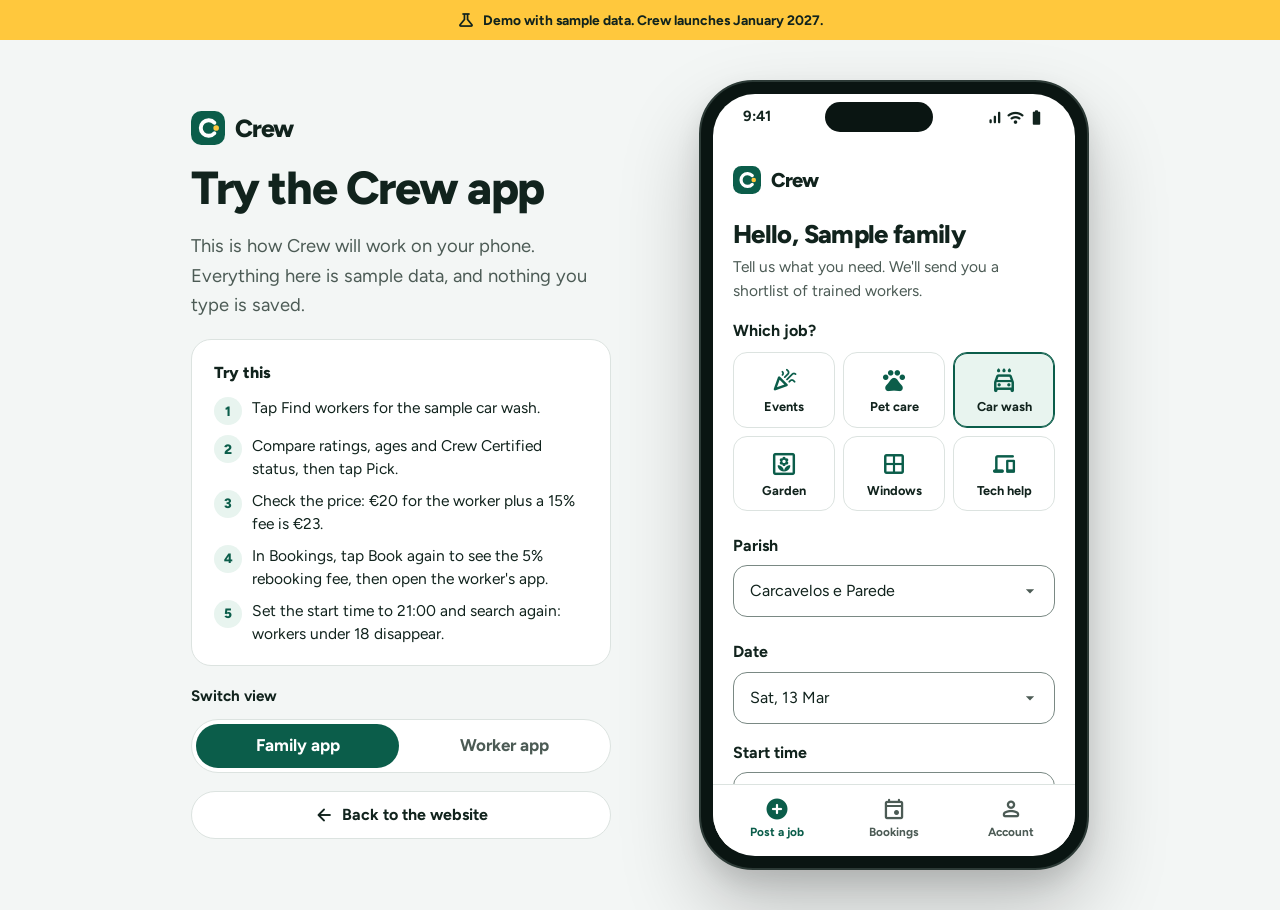
==== commit f1821e16: "Crew Certified replaces badges and levels; pricing is 15% new match, 5% rebooking Built on macszzz99" ====
--- a/family.html
+++ b/family.html
@@ -10,7 +10,7 @@
   <link rel="preconnect" href="https://fonts.gstatic.com" crossorigin>
   <link rel="stylesheet" href="https://fonts.googleapis.com/css2?family=Figtree:wght@400..800&display=swap">
   <link rel="stylesheet" href="https://fonts.googleapis.com/css2?family=Material+Symbols+Rounded:opsz,wght,FILL,GRAD@20..48,500..600,0..1,0&display=block">
-  <link rel="stylesheet" href="styles.css?v=13">
+  <link rel="stylesheet" href="styles.css?v=14">
 </head>
 <body class="app-page" data-title="meta.titleFamily" data-app="family">
 
@@ -38,8 +38,8 @@
       <div class="stage-switch">
         <p data-t="demo.switchLabel"></p>
         <nav data-t-aria-label="demo.switchLabel">
-          <a href="family.html?v=13" aria-current="page" data-t="demo.familyView"></a>
-          <a href="worker.html?v=13" data-t="demo.workerView"></a>
+          <a href="family.html?v=14" aria-current="page" data-t="demo.familyView"></a>
+          <a href="worker.html?v=14" data-t="demo.workerView"></a>
         </nav>
       </div>
       <a class="btn btn-outline" href="index.html">
@@ -65,7 +65,6 @@
                 <svg viewBox="0 0 40 40" aria-hidden="true"><rect width="40" height="40" rx="12" fill="#0B5D4A"/><path d="M27.5 13.8a9.2 9.2 0 1 0 0 12.4" fill="none" stroke="#fff" stroke-width="4.6" stroke-linecap="round"/><circle cx="29.6" cy="20" r="3.3" fill="#FFC83D"/></svg>
                 <span class="logo-text" data-brand></span>
               </a>
-              <span class="pill pill-sun"><span class="icon icon-fill" aria-hidden="true">star</span><span data-t="demo.family.founding"></span></span>
             </div>
             <div class="screen-head">
               <h2 class="app-title" tabindex="-1" data-focus data-hello></h2>
@@ -150,13 +149,12 @@
             </div>
             <div class="app-card app-receipt">
               <p class="receipt-row"><span data-rate-line></span><span class="num" data-rate-value></span></p>
-              <p class="receipt-row is-struck"><span data-t="demo.family.feeLine"></span><del class="num" data-fee-value></del></p>
-              <p class="receipt-row"><span data-t="demo.family.foundingLine"></span><span class="num" data-founding-value></span></p>
+              <p class="receipt-row"><span data-fee-line></span><span class="num" data-fee-value></span></p>
               <p class="receipt-row is-total"><span data-t="demo.family.total"></span><span class="num" data-total-value></span></p>
             </div>
             <p class="note-row"><span class="icon" aria-hidden="true">verified_user</span><span data-t="demo.family.insured"></span></p>
             <p class="note-row"><span class="icon" aria-hidden="true">payments</span><span data-worker-keeps></span></p>
-            <p class="note-row"><span class="icon" aria-hidden="true">star</span><span data-t="demo.family.foundingNote"></span></p>
+            <p class="note-row"><span class="icon" aria-hidden="true">autorenew</span><span data-rebook-note></span></p>
             <button class="btn btn-primary btn-lg btn-block" type="button" data-go="bookings" data-t="demo.family.done"></button>
             <button class="btn btn-outline btn-block" type="button" data-go="shortlist" data-back data-t="demo.family.changeWorker"></button>
           </section>
@@ -176,14 +174,10 @@
                 <div><p class="worker-name" data-family-name></p><p class="app-sub" data-family-parish></p></div>
               </div>
             </div>
-            <div class="app-card mist">
-              <h3><span class="pill pill-sun"><span class="icon icon-fill" aria-hidden="true">star</span><span data-t="demo.family.founding"></span></span></h3>
-              <p class="app-sub" data-t="demo.family.foundingText"></p>
-            </div>
-            <a class="btn btn-outline btn-block" href="worker.html?v=13" data-keep-embed>
+            <a class="btn btn-outline btn-block" href="worker.html?v=14" data-keep-embed>
               <span class="icon" aria-hidden="true">swap_horiz</span><span data-t="demo.family.switchToWorker"></span>
             </a>
-            <a class="btn btn-ghost btn-block" href="login.html?v=13" data-keep-embed>
+            <a class="btn btn-ghost btn-block" href="login.html?v=14" data-keep-embed>
               <span class="icon" aria-hidden="true">logout</span><span data-t="demo.logout"></span>
             </a>
           </section>
@@ -198,8 +192,8 @@
     </div>
   </div>
 
-  <script src="config.js?v=13"></script>
-  <script src="demo-data.js?v=13"></script>
-  <script src="script.js?v=13"></script>
+  <script src="config.js?v=14"></script>
+  <script src="demo-data.js?v=14"></script>
+  <script src="script.js?v=14"></script>
 </body>
 </html>
--- a/styles.css
+++ b/styles.css
@@ -779,3 +779,9 @@
   .skills-media { padding-bottom: 70px; }
   .skills-record { position: absolute; right: -18px; bottom: 0; margin: 0; width: 300px; }
 }
+
+/* Crew Certified and rebooking */
+.receipt .receipt-sub { margin-top: 22px; }
+.skills-note { color: var(--muted); font-size: 1rem; line-height: 1.6; }
+.rebook { display: grid; gap: 8px; padding-top: 12px; border-top: 1px solid var(--line); }
+.rebook-title { font-size: 0.97rem; font-weight: 750; }
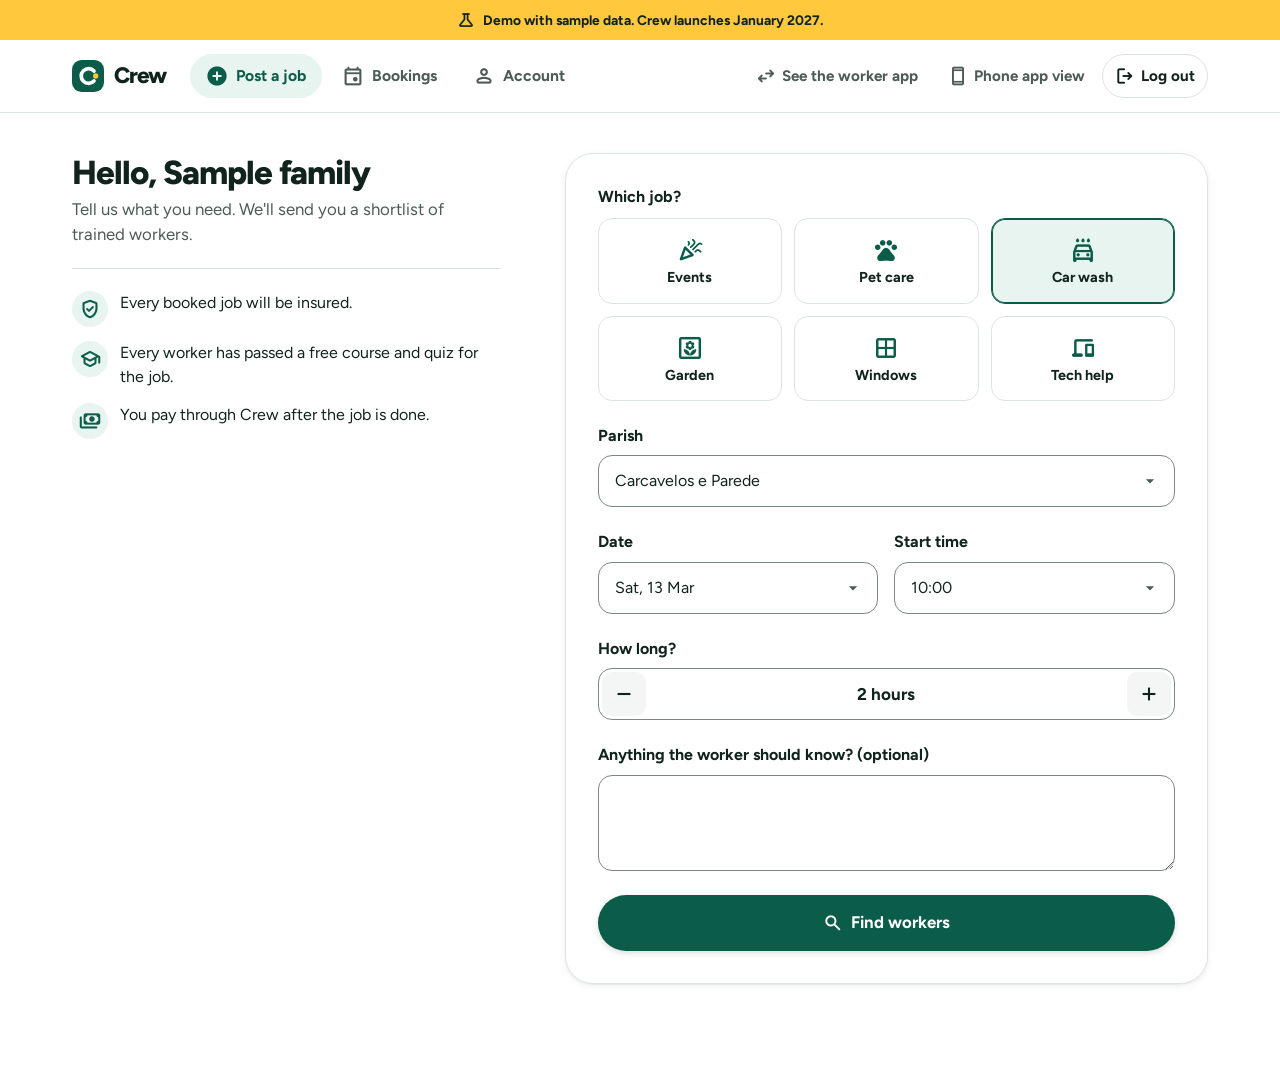
==== commit e1c610ba: "Demo works as a website on laptops; school is a dropdown with Lisbon On laptops and tablets the logi" ====
--- a/family.html
+++ b/family.html
@@ -10,7 +10,9 @@
   <link rel="preconnect" href="https://fonts.gstatic.com" crossorigin>
   <link rel="stylesheet" href="https://fonts.googleapis.com/css2?family=Figtree:wght@400..800&display=swap">
   <link rel="stylesheet" href="https://fonts.googleapis.com/css2?family=Material+Symbols+Rounded:opsz,wght,FILL,GRAD@20..48,500..600,0..1,0&display=block">
-  <link rel="stylesheet" href="styles.css?v=14">
+  <!-- Pick the layout before the page draws: embedded phone, phone view, or website. -->
+  <script>(function (s, c) { c.add(/[?&]embed=1\b/.test(s) ? "is-embed" : /[?&]view=phone\b/.test(s) ? "is-phone" : "is-web"); })(window.location.search, document.documentElement.classList);</script>
+  <link rel="stylesheet" href="styles.css?v=19">
 </head>
 <body class="app-page" data-title="meta.titleFamily" data-app="family">
 
@@ -20,6 +22,23 @@
     <span class="icon" aria-hidden="true">science</span>
     <span data-t="common.demoBanner"></span>
   </div>
+
+  <!-- Website layout (laptops and tablets): top bar instead of the phone frame. -->
+  <header class="web-head">
+    <div class="web-head-inner">
+      <a class="logo" href="index.html"><svg viewBox="0 0 40 40" aria-hidden="true"><rect width="40" height="40" rx="12" fill="#0B5D4A"/><path d="M27.5 13.8a9.2 9.2 0 1 0 0 12.4" fill="none" stroke="#fff" stroke-width="4.6" stroke-linecap="round"/><circle cx="29.6" cy="20" r="3.3" fill="#FFC83D"/></svg><span class="logo-text" data-brand></span></a>
+      <nav class="web-nav" data-t-aria-label="demo.tabsLabel">
+        <button type="button" data-go="post" data-tab-btn="post"><span class="icon" aria-hidden="true">add_circle</span><span data-t="demo.family.tabHome"></span></button>
+        <button type="button" data-go="bookings" data-tab-btn="bookings"><span class="icon" aria-hidden="true">event</span><span data-t="demo.family.tabBookings"></span></button>
+        <button type="button" data-go="account" data-tab-btn="account"><span class="icon" aria-hidden="true">person</span><span data-t="demo.family.tabAccount"></span></button>
+      </nav>
+      <div class="web-head-end">
+        <a class="web-link" href="worker.html?v=19"><span class="icon" aria-hidden="true">swap_horiz</span><span class="web-label" data-t="demo.family.switchToWorker"></span></a>
+        <a class="web-link" href="?view=phone" data-view-toggle><span class="icon" aria-hidden="true">smartphone</span><span class="web-label" data-t="demo.phoneView"></span></a>
+        <a class="web-link web-link-strong" href="login.html?v=19"><span class="icon" aria-hidden="true">logout</span><span class="web-label" data-t="demo.logout"></span></a>
+      </div>
+    </div>
+  </header>
 
   <div class="app-stage">
     <div class="stage-copy leave-demo">
@@ -38,10 +57,14 @@
       <div class="stage-switch">
         <p data-t="demo.switchLabel"></p>
         <nav data-t-aria-label="demo.switchLabel">
-          <a href="family.html?v=14" aria-current="page" data-t="demo.familyView"></a>
-          <a href="worker.html?v=14" data-t="demo.workerView"></a>
+          <a href="family.html?v=19" aria-current="page" data-t="demo.familyView"></a>
+          <a href="worker.html?v=19" data-t="demo.workerView"></a>
         </nav>
       </div>
+      <a class="btn btn-primary" href="?" data-view-toggle>
+        <span class="icon" aria-hidden="true">desktop_windows</span>
+        <span data-t="demo.webView"></span>
+      </a>
       <a class="btn btn-outline" href="index.html">
         <span class="icon" aria-hidden="true">arrow_back</span>
         <span data-t="common.backToSite"></span>
@@ -69,6 +92,9 @@
             <div class="screen-head">
               <h2 class="app-title" tabindex="-1" data-focus data-hello></h2>
               <p class="app-sub" data-t="demo.family.postIntro"></p>
+              <ul class="web-points" data-list="demo.family.webPoints">
+                <template><li><span class="icon" aria-hidden="true" data-f="icon"></span><span data-f="text"></span></li></template>
+              </ul>
             </div>
 
             <form id="post-job" class="form-fields" novalidate>
@@ -135,28 +161,34 @@
             <div class="app-top">
               <button class="icon-btn" type="button" data-go="shortlist" data-back data-t-aria-label="demo.back"><span class="icon" aria-hidden="true">arrow_back</span></button>
             </div>
-            <div class="screen-head">
-              <span class="success-mark"><span class="icon icon-fill" aria-hidden="true">check_circle</span></span>
-              <h2 class="app-title" tabindex="-1" data-focus data-t="demo.family.confirmTitle"></h2>
-              <p class="app-sub" data-confirm-intro></p>
-            </div>
-            <div class="app-card mist">
-              <dl class="summary-list">
-                <dt data-t="demo.family.summaryJob"></dt><dd data-sum-job></dd>
-                <dt data-t="demo.family.summaryWhen"></dt><dd data-sum-when></dd>
-                <dt data-t="demo.family.summaryWhere"></dt><dd data-sum-where></dd>
-              </dl>
-            </div>
-            <div class="app-card app-receipt">
-              <p class="receipt-row"><span data-rate-line></span><span class="num" data-rate-value></span></p>
-              <p class="receipt-row"><span data-fee-line></span><span class="num" data-fee-value></span></p>
-              <p class="receipt-row is-total"><span data-t="demo.family.total"></span><span class="num" data-total-value></span></p>
-            </div>
-            <p class="note-row"><span class="icon" aria-hidden="true">verified_user</span><span data-t="demo.family.insured"></span></p>
-            <p class="note-row"><span class="icon" aria-hidden="true">payments</span><span data-worker-keeps></span></p>
-            <p class="note-row"><span class="icon" aria-hidden="true">autorenew</span><span data-rebook-note></span></p>
-            <button class="btn btn-primary btn-lg btn-block" type="button" data-go="bookings" data-t="demo.family.done"></button>
-            <button class="btn btn-outline btn-block" type="button" data-go="shortlist" data-back data-t="demo.family.changeWorker"></button>
+            <div class="split">
+              <div class="split-main">
+                <div class="screen-head">
+                  <span class="success-mark"><span class="icon icon-fill" aria-hidden="true">check_circle</span></span>
+                  <h2 class="app-title" tabindex="-1" data-focus data-t="demo.family.confirmTitle"></h2>
+                  <p class="app-sub" data-confirm-intro></p>
+                </div>
+                <div class="app-card mist">
+                  <dl class="summary-list">
+                    <dt data-t="demo.family.summaryJob"></dt><dd data-sum-job></dd>
+                    <dt data-t="demo.family.summaryWhen"></dt><dd data-sum-when></dd>
+                    <dt data-t="demo.family.summaryWhere"></dt><dd data-sum-where></dd>
+                  </dl>
+                </div>
+              </div>
+              <div class="split-side panel">
+                <div class="app-card app-receipt">
+                  <p class="receipt-row"><span data-rate-line></span><span class="num" data-rate-value></span></p>
+                  <p class="receipt-row"><span data-fee-line></span><span class="num" data-fee-value></span></p>
+                  <p class="receipt-row is-total"><span data-t="demo.family.total"></span><span class="num" data-total-value></span></p>
+                </div>
+                <p class="note-row"><span class="icon" aria-hidden="true">verified_user</span><span data-t="demo.family.insured"></span></p>
+                <p class="note-row"><span class="icon" aria-hidden="true">payments</span><span data-worker-keeps></span></p>
+                <p class="note-row"><span class="icon" aria-hidden="true">autorenew</span><span data-rebook-note></span></p>
+                <button class="btn btn-primary btn-lg btn-block" type="button" data-go="bookings" data-t="demo.family.done"></button>
+                <button class="btn btn-outline btn-block" type="button" data-go="shortlist" data-back data-t="demo.family.changeWorker"></button>
+              </div>
+            </div>
           </section>
 
           <!-- Bookings -->
@@ -174,10 +206,10 @@
                 <div><p class="worker-name" data-family-name></p><p class="app-sub" data-family-parish></p></div>
               </div>
             </div>
-            <a class="btn btn-outline btn-block" href="worker.html?v=14" data-keep-embed>
+            <a class="btn btn-outline btn-block" href="worker.html?v=19" data-keep-embed>
               <span class="icon" aria-hidden="true">swap_horiz</span><span data-t="demo.family.switchToWorker"></span>
             </a>
-            <a class="btn btn-ghost btn-block" href="login.html?v=14" data-keep-embed>
+            <a class="btn btn-ghost btn-block" href="login.html?v=19" data-keep-embed>
               <span class="icon" aria-hidden="true">logout</span><span data-t="demo.logout"></span>
             </a>
           </section>
@@ -192,8 +224,8 @@
     </div>
   </div>
 
-  <script src="config.js?v=14"></script>
-  <script src="demo-data.js?v=14"></script>
-  <script src="script.js?v=14"></script>
+  <script src="config.js?v=19"></script>
+  <script src="demo-data.js?v=19"></script>
+  <script src="script.js?v=19"></script>
 </body>
 </html>
--- a/styles.css
+++ b/styles.css
@@ -420,6 +420,9 @@
 .notice { display: flex; align-items: flex-start; gap: 12px; padding: 16px 18px; border-radius: var(--r-md); font-size: 1rem; line-height: 1.5; }
 .notice .icon { margin-top: 1px; }
 .notice-success { background: var(--green-50); color: var(--green-700); font-weight: 650; }
+.success-body { display: grid; gap: 12px; justify-items: start; }
+.success-body p { margin: 0; }
+.success-body .success-next { color: var(--ink); font-weight: 400; }
 .notice-error { background: var(--error-50); color: var(--error); }
 .notice-info { background: var(--sun-50); color: var(--ink); }
 
@@ -785,3 +788,143 @@
 .skills-note { color: var(--muted); font-size: 1rem; line-height: 1.6; }
 .rebook { display: grid; gap: 8px; padding-top: 12px; border-top: 1px solid var(--line); }
 .rebook-title { font-size: 0.97rem; font-weight: 750; }
+
+/* ===== Worker demo: parent consent pop-up ===== */
+.consent-sheet { position: absolute; inset: 0; z-index: 20; display: flex; align-items: flex-end; }
+.consent-sheet[hidden] { display: none; }
+.sheet-scrim { position: absolute; inset: 0; background: rgba(8, 30, 24, 0.42); opacity: 0; transition: opacity 260ms ease-out; }
+.sheet { position: relative; width: 100%; display: grid; gap: 12px; padding: 12px 22px 26px; background: var(--white); border-radius: 26px 26px 0 0; box-shadow: 0 -12px 40px rgba(8, 30, 24, 0.22); transform: translateY(105%); transition: transform 420ms var(--pop, cubic-bezier(0.34, 1.56, 0.64, 1)); }
+.consent-sheet.is-open .sheet-scrim { opacity: 1; }
+.consent-sheet.is-open .sheet { transform: none; }
+.consent-sheet.is-leaving .sheet { transform: translateY(105%); transition: transform 220ms ease-in; }
+.consent-sheet.is-leaving .sheet-scrim { opacity: 0; transition-duration: 200ms; }
+.sheet-grab { justify-self: center; width: 40px; height: 5px; border-radius: 3px; background: var(--line); }
+.sheet-badge { width: 52px; height: 52px; border-radius: 16px; display: grid; place-items: center; background: var(--sun); color: var(--ink); }
+.sheet-badge .icon { font-size: 28px; }
+.sheet-title { font-size: 1.3rem; font-weight: 800; }
+.sheet-text { color: var(--muted); line-height: 1.45; }
+.sheet-status { position: relative; min-height: 64px; }
+.sheet-row { display: flex; align-items: center; gap: 12px; padding: 12px 14px; border-radius: 16px; border: 1px solid var(--line); background: #F6F8F7; transition: opacity 220ms ease-out, transform 360ms var(--pop, cubic-bezier(0.34, 1.56, 0.64, 1)); }
+.sheet-row > div { flex: 1; min-width: 0; display: grid; }
+.sheet-row strong { font-size: 0.95rem; }
+.sheet-row div span { color: var(--muted); font-size: 0.82rem; overflow-wrap: anywhere; }
+.sheet-row.is-given { position: absolute; inset: 0; opacity: 0; transform: scale(0.9); background: var(--green-50, #E8F4EF); border-color: transparent; }
+.consent-sheet.is-given .sheet-row.is-pending { opacity: 0; transform: scale(0.96); }
+.consent-sheet.is-given .sheet-row.is-given { opacity: 1; transform: none; }
+.sheet-spinner { width: 26px; height: 26px; flex-shrink: 0; border-radius: 50%; border: 3px solid var(--line); border-top-color: var(--green-700); animation: sheet-spin 800ms linear infinite; }
+@keyframes sheet-spin { to { transform: rotate(360deg); } }
+.sheet-tick { width: 30px; height: 30px; flex-shrink: 0; border-radius: 50%; display: grid; place-items: center; background: var(--green-700); color: var(--white); }
+.sheet-tick .icon { font-size: 20px; }
+.consent-sheet.is-given .sheet-tick { animation: tick-pop 420ms var(--pop, cubic-bezier(0.34, 1.56, 0.64, 1)) both; }
+@keyframes tick-pop { from { transform: scale(0.3); } to { transform: none; } }
+.sheet-note { display: flex; align-items: center; gap: 8px; color: var(--muted); font-size: 0.88rem; }
+.sheet-note .icon { color: var(--green-700); font-size: 20px; }
+@media (prefers-reduced-motion: reduce) {
+  .sheet, .sheet-scrim, .sheet-row { transition: none; }
+  .sheet-spinner { animation: none; }
+}
+
+/* =====================================================================
+   Website layout
+   On laptops and tablets the demo works like a website: a top bar with
+   the sections, and each screen laid out across the page. Phones, the
+   landing page embed (.is-embed) and "Phone app view" (.is-phone) keep
+   the app layout above. The class is set in each page's <head>.
+   ===================================================================== */
+.split, .split-main, .split-side { display: grid; gap: 18px; align-content: start; }
+.web-head { display: none; }
+.web-points { display: none; }
+
+@media (min-width: 768px) {
+  .is-web body.app-page { background: var(--white); }
+  .is-web .app-stage { display: block; justify-items: normal; align-items: normal; min-height: 0; padding: 0; }
+  .is-web .stage-copy, .is-web .status-bar, .is-web .tabbar { display: none; }
+  .is-web .phone { display: block; width: auto; height: auto; max-height: none; min-height: 0; padding: 0; border: 0; border-radius: 0; background: none; box-shadow: none; }
+  .is-web .phone-screen { display: block; overflow: visible; border-radius: 0; background: none; padding: 0; }
+  .is-web .app-body { overflow: visible; }
+
+  /* Top bar */
+  .is-web .web-head { display: block; position: sticky; top: 40px; z-index: 90; background: var(--white); border-bottom: 1px solid var(--line); }
+  .web-head-inner { max-width: 1200px; margin: 0 auto; padding: 0 var(--gutter); min-height: 72px; display: flex; align-items: center; gap: 24px; }
+  .web-head .logo svg { width: 32px; height: 32px; }
+  .web-head .logo-text { font-size: 1.4rem; }
+  .web-nav { display: flex; gap: 4px; }
+  .web-nav button {
+    display: inline-flex; align-items: center; gap: 8px; min-height: 44px; padding: 8px 16px;
+    border: 0; border-radius: var(--r-pill); background: transparent; color: var(--muted);
+    font: inherit; font-size: 0.98rem; font-weight: 700; cursor: pointer; white-space: nowrap;
+  }
+  .web-nav button .icon { font-size: 22px; }
+  .web-nav button:hover { background: var(--mist); color: var(--ink); }
+  .web-nav button[aria-current="page"] { background: var(--green-50); color: var(--green-700); }
+  .web-nav button[aria-current="page"] .icon { font-variation-settings: "FILL" 1, "wght" 600, "GRAD" 0, "opsz" 24; }
+  .web-head-end { margin-left: auto; display: flex; align-items: center; gap: 4px; }
+  .web-link {
+    display: inline-flex; align-items: center; gap: 6px; min-height: 44px; padding: 8px 12px;
+    border: 1px solid transparent; border-radius: var(--r-pill); color: var(--muted);
+    font-size: 0.95rem; font-weight: 700; text-decoration: none; white-space: nowrap;
+  }
+  .web-link .icon { font-size: 20px; }
+  .web-link:hover { background: var(--mist); color: var(--ink); }
+  .web-link-strong { color: var(--ink); border-color: var(--line); }
+
+  /* Screens */
+  .is-web .screen { max-width: 1200px; margin: 0 auto; padding: 40px var(--gutter) 96px; gap: 24px; }
+  .is-web .app-top { min-height: 0; padding-top: 0; }
+  .is-web .app-top .logo, .is-web .app-top > .avatar { display: none; }
+  .is-web .app-top:not(:has(.icon-btn, .app-title)) { display: none; }
+  .is-web .screen-head.pad-top { padding-top: 0; }
+  .is-web .app-title { font-size: clamp(1.9rem, 2.6vw, 2.5rem); letter-spacing: -0.03em; }
+  .is-web .app-sub { font-size: 1.05rem; }
+  .is-web .app-card { padding: 24px; }
+  .is-web .app-body .field-row { grid-template-columns: minmax(0, 1fr) minmax(0, 1fr); gap: 16px; }
+
+  /* Family: post a job */
+  .is-web .web-points { display: grid; gap: 14px; margin-top: 14px; padding-top: 22px; border-top: 1px solid var(--line); }
+  .web-points li { display: flex; align-items: flex-start; gap: 12px; font-size: 1rem; line-height: 1.5; }
+  .web-points .icon { flex-shrink: 0; width: 36px; height: 36px; padding: 6px; border-radius: 50%; display: grid; place-items: center; background: var(--green-50); color: var(--green-700); font-size: 22px; }
+  .is-web #post-job { padding: 32px; border: 1px solid var(--line); border-radius: var(--r-xl); box-shadow: var(--shadow-sm); }
+  .is-web #post-job .job-tiles { gap: 12px; }
+  .is-web #post-job .job-tile > span { padding: 18px 8px 16px; font-size: 0.9rem; }
+
+  /* Family: shortlist as a row of cards */
+  .is-web [data-shortlist] { display: grid; grid-template-columns: repeat(auto-fill, minmax(280px, 1fr)); gap: 20px; }
+  .is-web [data-shortlist] .worker-card { display: flex; flex-direction: column; gap: 14px; }
+  .is-web [data-shortlist] .worker-card > .btn { margin-top: auto; }
+
+  /* Family: bookings, and both account pages */
+  .is-web [data-bookings], .is-web [data-screen="account"] > * { width: 100%; max-width: 680px; }
+  .is-web [data-screen="account"] > .btn { width: auto; justify-self: start; }
+
+  /* Worker: courses and work record */
+  .is-web .badge-grid { grid-template-columns: repeat(auto-fill, minmax(200px, 1fr)); gap: 16px; }
+  .is-web .app-table { font-size: 1rem; }
+  .is-web .app-table th { font-size: 0.85rem; }
+
+  /* Log in: a centred card */
+  .is-web body.login-page { background: var(--mist); }
+  .is-web .login-page .app-stage { display: grid; place-items: center; padding: 56px var(--gutter) 96px; }
+  .is-web .login-page .phone { width: 100%; max-width: 460px; background: var(--white); border: 1px solid var(--line); border-radius: var(--r-xl); box-shadow: var(--shadow-md); }
+  .is-web .login-screen { min-height: 0; padding: 40px; }
+  .is-web .login-mark .logo { display: none; }
+}
+
+/* Wide screens: two columns where it helps */
+@media (min-width: 1024px) {
+  .is-web [data-screen="post"] { grid-template-columns: minmax(0, 0.8fr) minmax(0, 1.2fr); column-gap: 64px; align-items: start; }
+  .is-web [data-screen="post"] > .screen-head { position: sticky; top: 152px; }
+  .is-web .split { grid-template-columns: minmax(0, 1fr) minmax(0, 420px); gap: 56px; align-items: start; }
+  .is-web [data-screen="home"] .split { grid-template-columns: minmax(0, 1fr) minmax(0, 1fr); gap: 24px; }
+  .is-web .split-side.panel { position: sticky; top: 136px; padding: 24px; border: 1px solid var(--line); border-radius: var(--r-xl); box-shadow: var(--shadow-md); }
+  .is-web .panel .app-receipt { padding: 0; border: 0; }
+}
+
+/* Tablets: the top bar keeps its links as icons */
+@media (min-width: 768px) and (max-width: 1179px) {
+  .web-head-end .web-label { position: absolute; width: 1px; height: 1px; overflow: hidden; clip: rect(0 0 0 0); white-space: nowrap; }
+  .web-link { padding: 8px 10px; }
+}
+@media (min-width: 768px) and (max-width: 899px) {
+  .web-nav button { padding: 8px 12px; }
+  .web-nav button .icon { display: none; }
+}
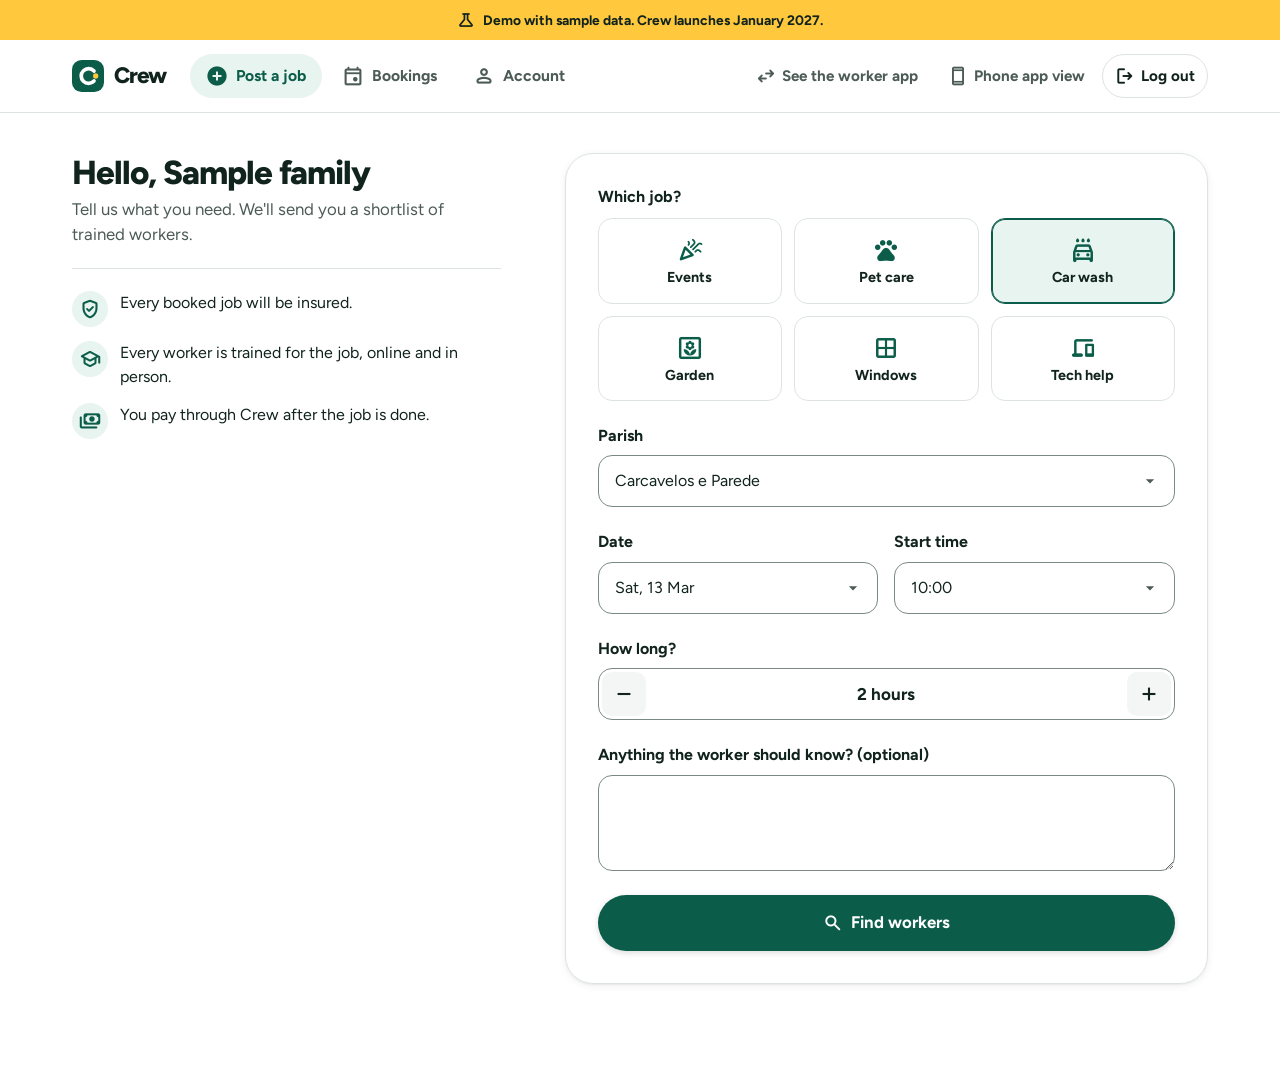
==== commit a7ee7b79: "Training model: online plus in person, two kinds of badge Every worker trains online (course and qui" ====
--- a/family.html
+++ b/family.html
@@ -12,7 +12,7 @@
   <link rel="stylesheet" href="https://fonts.googleapis.com/css2?family=Material+Symbols+Rounded:opsz,wght,FILL,GRAD@20..48,500..600,0..1,0&display=block">
   <!-- Pick the layout before the page draws: embedded phone, phone view, or website. -->
   <script>(function (s, c) { c.add(/[?&]embed=1\b/.test(s) ? "is-embed" : /[?&]view=phone\b/.test(s) ? "is-phone" : "is-web"); })(window.location.search, document.documentElement.classList);</script>
-  <link rel="stylesheet" href="styles.css?v=19">
+  <link rel="stylesheet" href="styles.css?v=22">
 </head>
 <body class="app-page" data-title="meta.titleFamily" data-app="family">
 
@@ -33,9 +33,9 @@
         <button type="button" data-go="account" data-tab-btn="account"><span class="icon" aria-hidden="true">person</span><span data-t="demo.family.tabAccount"></span></button>
       </nav>
       <div class="web-head-end">
-        <a class="web-link" href="worker.html?v=19"><span class="icon" aria-hidden="true">swap_horiz</span><span class="web-label" data-t="demo.family.switchToWorker"></span></a>
+        <a class="web-link" href="worker.html?v=22"><span class="icon" aria-hidden="true">swap_horiz</span><span class="web-label" data-t="demo.family.switchToWorker"></span></a>
         <a class="web-link" href="?view=phone" data-view-toggle><span class="icon" aria-hidden="true">smartphone</span><span class="web-label" data-t="demo.phoneView"></span></a>
-        <a class="web-link web-link-strong" href="login.html?v=19"><span class="icon" aria-hidden="true">logout</span><span class="web-label" data-t="demo.logout"></span></a>
+        <a class="web-link web-link-strong" href="login.html?v=22"><span class="icon" aria-hidden="true">logout</span><span class="web-label" data-t="demo.logout"></span></a>
       </div>
     </div>
   </header>
@@ -57,8 +57,8 @@
       <div class="stage-switch">
         <p data-t="demo.switchLabel"></p>
         <nav data-t-aria-label="demo.switchLabel">
-          <a href="family.html?v=19" aria-current="page" data-t="demo.familyView"></a>
-          <a href="worker.html?v=19" data-t="demo.workerView"></a>
+          <a href="family.html?v=22" aria-current="page" data-t="demo.familyView"></a>
+          <a href="worker.html?v=22" data-t="demo.workerView"></a>
         </nav>
       </div>
       <a class="btn btn-primary" href="?" data-view-toggle>
@@ -206,10 +206,10 @@
                 <div><p class="worker-name" data-family-name></p><p class="app-sub" data-family-parish></p></div>
               </div>
             </div>
-            <a class="btn btn-outline btn-block" href="worker.html?v=19" data-keep-embed>
+            <a class="btn btn-outline btn-block" href="worker.html?v=22" data-keep-embed>
               <span class="icon" aria-hidden="true">swap_horiz</span><span data-t="demo.family.switchToWorker"></span>
             </a>
-            <a class="btn btn-ghost btn-block" href="login.html?v=19" data-keep-embed>
+            <a class="btn btn-ghost btn-block" href="login.html?v=22" data-keep-embed>
               <span class="icon" aria-hidden="true">logout</span><span data-t="demo.logout"></span>
             </a>
           </section>
@@ -224,8 +224,8 @@
     </div>
   </div>
 
-  <script src="config.js?v=19"></script>
-  <script src="demo-data.js?v=19"></script>
-  <script src="script.js?v=19"></script>
+  <script src="config.js?v=22"></script>
+  <script src="demo-data.js?v=22"></script>
+  <script src="script.js?v=22"></script>
 </body>
 </html>
--- a/styles.css
+++ b/styles.css
@@ -928,3 +928,49 @@
   .web-nav button { padding: 8px 12px; }
   .web-nav button .icon { display: none; }
 }
+
+/* ===== For businesses ===== */
+.business-grid { display: grid; gap: 48px; align-items: center; }
+.business-copy { display: grid; gap: 22px; }
+.business-copy .kicker { font-size: 0.85rem; font-weight: 800; letter-spacing: 0.1em; color: var(--green-700); margin: 0; }
+.business-stat { display: flex; gap: 18px; align-items: center; padding: 18px 20px; border-radius: 18px; background: var(--mist, #EEF4F1); }
+.business-stat-num { font-size: clamp(1.6rem, 3vw, 2.2rem); font-weight: 800; color: var(--green-700); white-space: nowrap; margin: 0; }
+.business-stat p { margin: 0; }
+.business-source { font-size: 0.8rem; color: var(--muted); margin-top: 4px !important; }
+.business-offers { list-style: none; margin: 0; padding: 0; display: grid; gap: 0; }
+.business-offers li { display: flex; gap: 16px; padding: 16px 0; border-top: 1px solid var(--line); }
+.business-offers li:last-child { border-bottom: 1px solid var(--line); }
+.offer-n { width: 34px; height: 34px; flex-shrink: 0; border-radius: 50%; background: var(--sun); color: var(--ink); display: grid; place-items: center; font-weight: 800; }
+.business-offers h3 { font-size: 1.1rem; font-weight: 800; margin: 2px 0 4px; }
+.business-offers p { margin: 0; color: var(--muted); line-height: 1.5; }
+.business-offers .offer-tag { font-size: 0.78rem; font-weight: 800; letter-spacing: 0.04em; color: var(--green-700); text-transform: uppercase; }
+.business-copy .btn { justify-self: start; }
+.business-media { position: relative; }
+.business-media img { width: 100%; aspect-ratio: 4 / 5; object-fit: cover; border-radius: var(--r-xl); display: block; }
+.business-note { position: absolute; left: 16px; bottom: 16px; display: inline-flex; align-items: center; gap: 8px; margin: 0; padding: 10px 14px; border-radius: 999px; background: var(--white); box-shadow: var(--shadow-md); font-weight: 700; font-size: 0.9rem; }
+.business-note .icon { color: var(--green-700); font-size: 20px; }
+@media (min-width: 900px) {
+  .business-grid { grid-template-columns: 1.1fr 0.9fr; gap: 64px; }
+}
+/* Hero: home or business choice */
+.for-choice { border: 0; padding: 0; margin: 0 0 10px; display: flex; gap: 8px; flex-wrap: wrap; }
+.for-choice label { display: inline-flex; align-items: center; gap: 8px; padding: 8px 14px; border: 1px solid var(--line); border-radius: 999px; font-weight: 700; font-size: 0.92rem; cursor: pointer; background: var(--white); }
+.for-choice input { accent-color: var(--green-700); margin: 0; }
+.for-choice label:has(input:checked) { border-color: var(--green-700); background: var(--mist, #EEF4F1); }
+@media (max-width: 599px) {
+  .business-stat { flex-direction: column; align-items: flex-start; gap: 8px; }
+  .business-media img { aspect-ratio: 4 / 3; }
+}
+.biz-link { display: inline-flex; align-items: center; gap: 8px; margin: 10px 0 0; font-weight: 700; }
+.biz-link .icon { color: var(--green-700); font-size: 20px; }
+.biz-link a, .job-note a { color: var(--green-700); text-decoration: underline; text-underline-offset: 3px; }
+.business-timing { display: flex; align-items: center; gap: 8px; margin: 0; font-weight: 700; }
+.business-timing .icon { color: var(--green-700); font-size: 20px; }
+/* Skills: the two badge types */
+.badge-types { list-style: none; margin: 0; padding: 0; display: grid; gap: 12px; }
+.badge-types li { display: flex; gap: 14px; align-items: flex-start; padding: 14px 16px; border: 1px solid var(--line); border-radius: 16px; background: var(--white); }
+.badge-types h3 { font-size: 1.05rem; font-weight: 800; margin: 0 0 2px; }
+.badge-types p { margin: 0; color: var(--muted); line-height: 1.5; }
+.badge-type-icon { width: 40px; height: 40px; flex-shrink: 0; border-radius: 50%; display: grid; place-items: center; background: var(--green-700); color: #fff; }
+.badge-types li:nth-of-type(2) .badge-type-icon { background: var(--sun); color: var(--ink); }
+.badge-type-icon .icon { font-size: 22px; }
